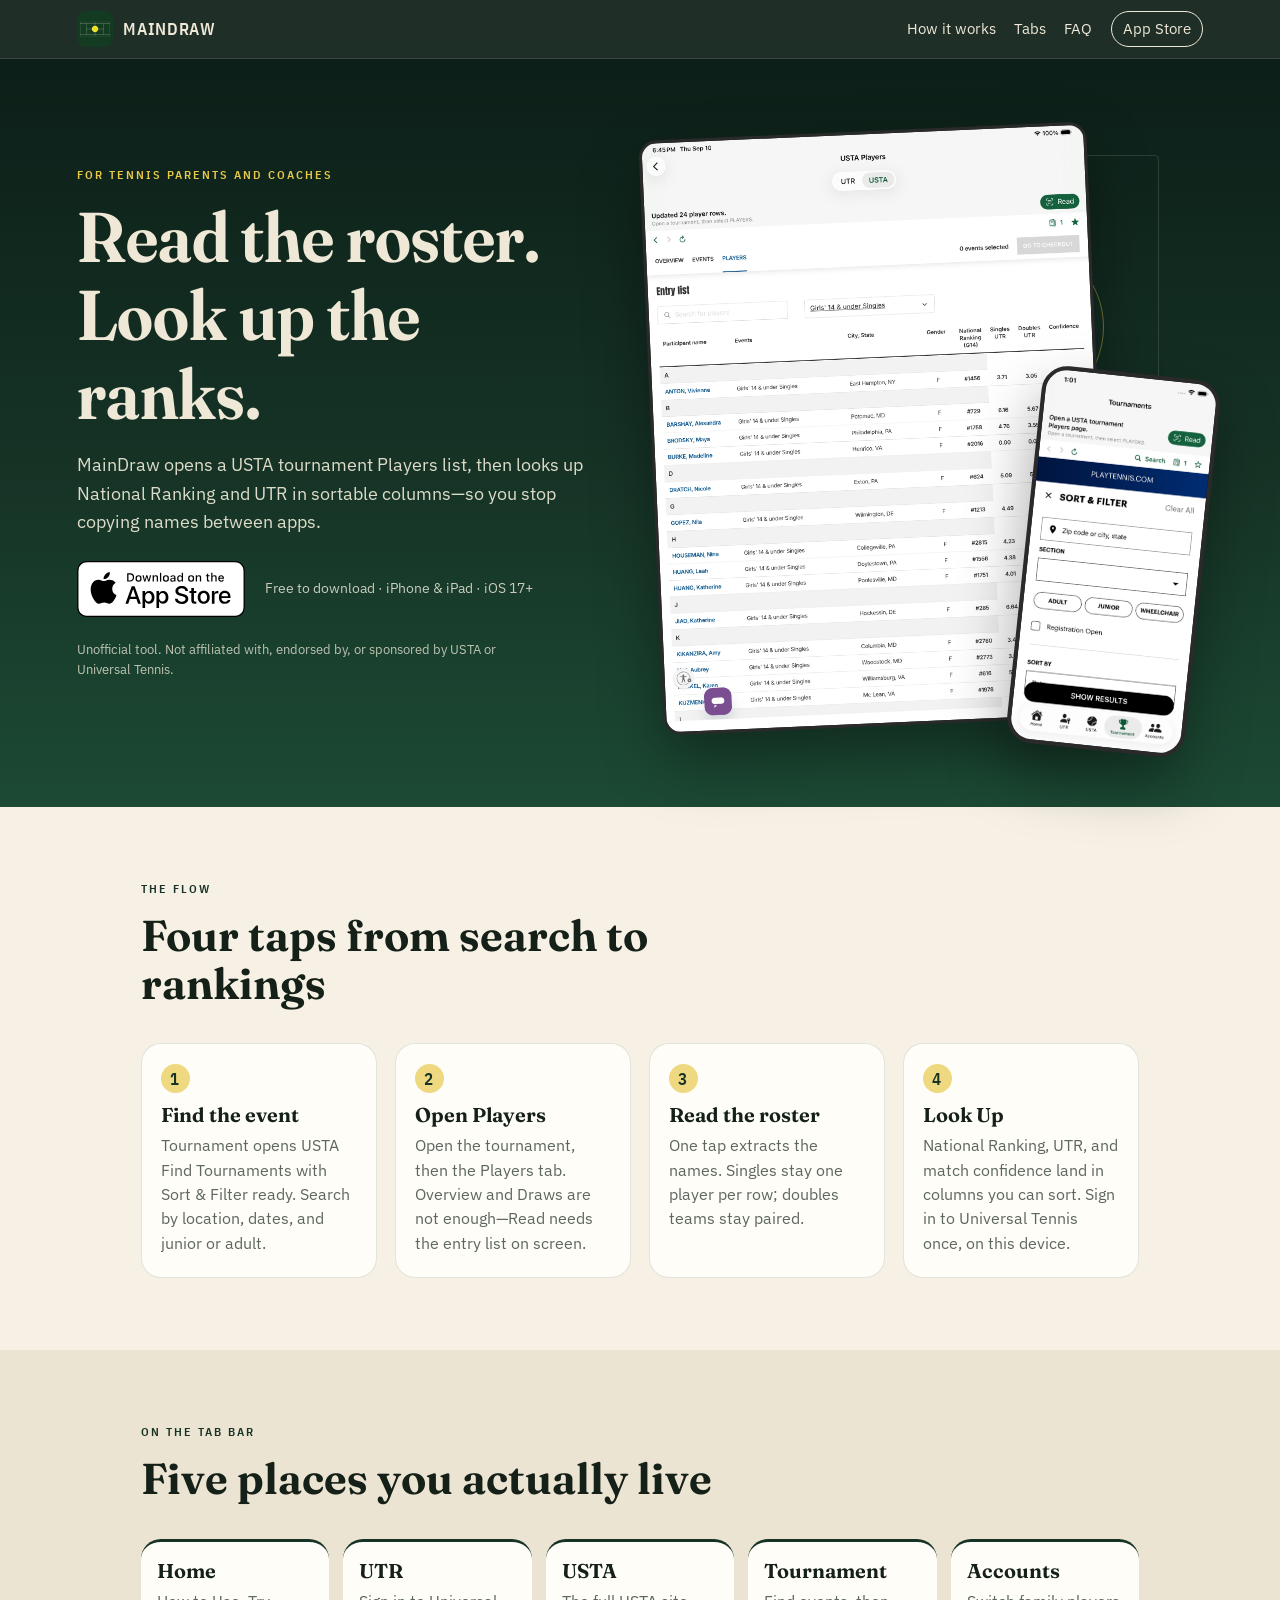
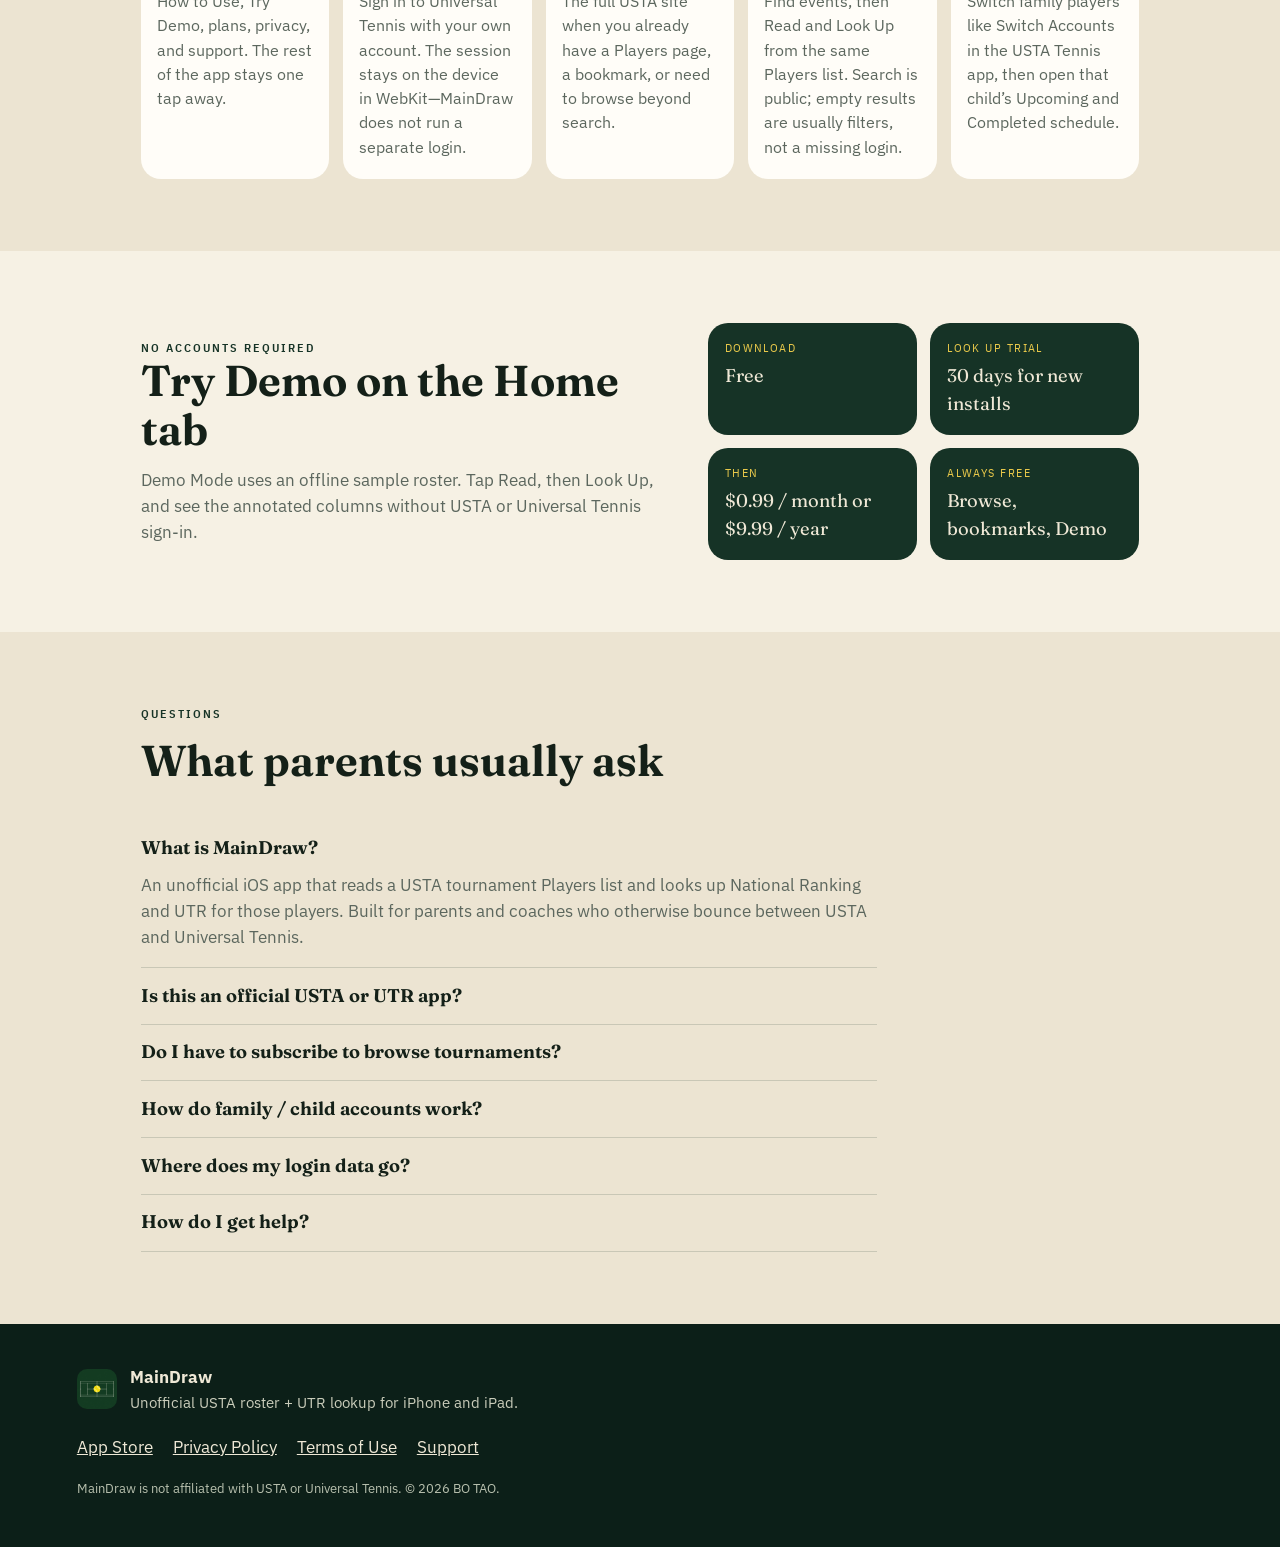
==== maindraw/index.html @ 1f089c98 "Publish MainDraw landing page." ====
<!DOCTYPE html>
<html lang="en">
<head>
  <meta charset="utf-8">
  <meta name="viewport" content="width=device-width, initial-scale=1">
  <title>MainDraw — USTA roster, National Ranking, and UTR lookup</title>
  <meta name="description" content="MainDraw is an unofficial iOS app for tennis parents and coaches. Open a USTA tournament Players list, then look up National Ranking and UTR in sortable columns. 30 days of free Look Up for new installs.">
  <meta name="apple-itunes-app" content="app-id=6810411828">
  <link rel="canonical" href="https://vibecodingisfun.github.io/maindraw/">
  <link rel="icon" href="assets/icon.png" type="image/png">

  <meta property="og:type" content="website">
  <meta property="og:title" content="MainDraw — USTA roster + UTR lookup">
  <meta property="og:description" content="Read a USTA tournament Players list and look up National Ranking and UTR without copying names between apps.">
  <meta property="og:url" content="https://vibecodingisfun.github.io/maindraw/">
  <meta property="og:image" content="https://vibecodingisfun.github.io/maindraw/assets/roster.jpg">
  <meta name="twitter:card" content="summary_large_image">

  <link rel="preconnect" href="https://fonts.googleapis.com">
  <link rel="preconnect" href="https://fonts.gstatic.com" crossorigin>
  <link href="https://fonts.googleapis.com/css2?family=Fraunces:opsz,wght@9..144,500;9..144,650;9..144,800&family=IBM+Plex+Sans:wght@400;500;600&family=IBM+Plex+Sans+Condensed:wght@500;600&display=swap" rel="stylesheet">
  <link rel="stylesheet" href="styles.css">

  <script type="application/ld+json">
  {
    "@context": "https://schema.org",
    "@graph": [
      {
        "@type": "SoftwareApplication",
        "name": "MainDraw",
        "url": "https://vibecodingisfun.github.io/maindraw/",
        "applicationCategory": "SportsApplication",
        "operatingSystem": "iOS 17",
        "downloadUrl": "https://apps.apple.com/us/app/maindraw/id6810411828",
        "installUrl": "https://apps.apple.com/us/app/maindraw/id6810411828",
        "image": "https://vibecodingisfun.github.io/maindraw/assets/icon.png",
        "description": "Unofficial iOS tool that reads a USTA tournament Players list and looks up National Ranking and UTR. Sign in with your own USTA and Universal Tennis accounts. Not affiliated with USTA or Universal Tennis.",
        "author": { "@type": "Person", "name": "BO TAO" },
        "offers": {
          "@type": "AggregateOffer",
          "lowPrice": "0",
          "highPrice": "9.99",
          "priceCurrency": "USD",
          "offerCount": "3"
        }
      },
      {
        "@type": "FAQPage",
        "mainEntity": [
          {
            "@type": "Question",
            "name": "What is MainDraw?",
            "acceptedAnswer": {
              "@type": "Answer",
              "text": "MainDraw is an unofficial iOS app for tennis parents and coaches. It opens USTA tournament pages, reads the Players list, and looks up National Ranking and UTR so you do not have to copy names between apps."
            }
          },
          {
            "@type": "Question",
            "name": "Is MainDraw affiliated with USTA or Universal Tennis?",
            "acceptedAnswer": {
              "@type": "Answer",
              "text": "No. MainDraw is an unofficial tool. It is not affiliated with, endorsed by, or sponsored by USTA or Universal Tennis. You use your own accounts and must follow their terms."
            }
          },
          {
            "@type": "Question",
            "name": "Do I need USTA and UTR accounts?",
            "acceptedAnswer": {
              "@type": "Answer",
              "text": "Live Look Up uses your own Universal Tennis sign-in. Opening USTA pages and family schedules uses your USTA session. Browsing, bookmarks, and Demo Mode work without a MainDraw subscription. Demo Mode uses an offline sample roster and needs no accounts."
            }
          },
          {
            "@type": "Question",
            "name": "How does Look Up work?",
            "acceptedAnswer": {
              "@type": "Answer",
              "text": "Open a tournament Players list, tap Read to extract the roster, then tap Look Up. MainDraw annotates each player with National Ranking, UTR, and a match-confidence score in sortable columns. Session cookies stay on your device."
            }
          },
          {
            "@type": "Question",
            "name": "Can I see a child’s USTA schedule?",
            "acceptedAnswer": {
              "@type": "Answer",
              "text": "Yes. The Accounts tab switches family players the way Switch Accounts works in the USTA Tennis app, then opens that player’s Upcoming and Completed schedule. From there you can open a tournament, go to Players, and run Read and Look Up."
            }
          },
          {
            "@type": "Question",
            "name": "How much does MainDraw cost?",
            "acceptedAnswer": {
              "@type": "Answer",
              "text": "MainDraw is free to download. New installs include 30 days of free Look Up. After the trial, Look Up is $0.99 per month or $9.99 per year through Apple. Browsing USTA and UTR pages, bookmarks, and Demo Mode stay available without a subscription."
            }
          }
        ]
      }
    ]
  }
  </script>
</head>
<body>
  <a class="skip" href="#main">Skip to content</a>

  <header class="nav">
    <a class="brand" href="#top">
      <img src="assets/icon.png" width="36" height="36" alt="">
      <span>MainDraw</span>
    </a>
    <nav>
      <a href="#how">How it works</a>
      <a href="#tabs">Tabs</a>
      <a href="#faq">FAQ</a>
      <a class="nav-cta" href="https://apps.apple.com/us/app/maindraw/id6810411828">App Store</a>
    </nav>
  </header>

  <main id="main">
    <section class="hero" id="top">
      <div class="hero-copy">
        <p class="eyebrow">For tennis parents and coaches</p>
        <h1>Read the roster.<br>Look up the ranks.</h1>
        <p class="lede">
          MainDraw opens a USTA tournament Players list, then looks up
          National Ranking and UTR in sortable columns—so you stop copying
          names between apps.
        </p>
        <div class="cta-row">
          <a class="store-badge" href="https://apps.apple.com/us/app/maindraw/id6810411828">
            <img src="assets/app-store-badge-white.svg" width="168" height="56" alt="Download on the App Store">
          </a>
          <p class="cta-note">Free to download · iPhone &amp; iPad · iOS 17+</p>
        </div>
        <p class="disclaimer">
          Unofficial tool. Not affiliated with, endorsed by, or sponsored by
          USTA or Universal Tennis.
        </p>
      </div>

      <div class="hero-stage" aria-hidden="false">
        <figure class="device tablet">
          <img src="assets/roster.jpg" width="800" height="1066" alt="USTA Players list annotated with National Ranking, singles UTR, doubles UTR, and match confidence">
        </figure>
        <figure class="device phone">
          <img src="assets/tournament.jpg" width="320" height="692" alt="Tournament tab showing USTA Find Tournaments Sort and Filter">
        </figure>
      </div>
    </section>

    <section class="band" id="how">
      <header class="section-head">
        <p class="eyebrow">The flow</p>
        <h2>Four taps from search to rankings</h2>
      </header>
      <ol class="draw">
        <li>
          <span class="seed">1</span>
          <h3>Find the event</h3>
          <p>Tournament opens USTA Find Tournaments with Sort &amp; Filter ready. Search by location, dates, and junior or adult.</p>
        </li>
        <li>
          <span class="seed">2</span>
          <h3>Open Players</h3>
          <p>Open the tournament, then the Players tab. Overview and Draws are not enough—Read needs the entry list on screen.</p>
        </li>
        <li>
          <span class="seed">3</span>
          <h3>Read the roster</h3>
          <p>One tap extracts the names. Singles stay one player per row; doubles teams stay paired.</p>
        </li>
        <li>
          <span class="seed">4</span>
          <h3>Look Up</h3>
          <p>National Ranking, UTR, and match confidence land in columns you can sort. Sign in to Universal Tennis once, on this device.</p>
        </li>
      </ol>
    </section>

    <section class="band alt" id="tabs">
      <header class="section-head">
        <p class="eyebrow">On the tab bar</p>
        <h2>Five places you actually live</h2>
      </header>
      <ul class="tabs">
        <li>
          <h3>Home</h3>
          <p>How to Use, Try Demo, plans, privacy, and support. The rest of the app stays one tap away.</p>
        </li>
        <li>
          <h3>UTR</h3>
          <p>Sign in to Universal Tennis with your own account. The session stays on the device in WebKit—MainDraw does not run a separate login.</p>
        </li>
        <li>
          <h3>USTA</h3>
          <p>The full USTA site when you already have a Players page, a bookmark, or need to browse beyond search.</p>
        </li>
        <li>
          <h3>Tournament</h3>
          <p>Find events, then Read and Look Up from the same Players list. Search is public; empty results are usually filters, not a missing login.</p>
        </li>
        <li>
          <h3>Accounts</h3>
          <p>Switch family players like Switch Accounts in the USTA Tennis app, then open that child’s Upcoming and Completed schedule.</p>
        </li>
      </ul>
    </section>

    <section class="band" id="try">
      <div class="split">
        <div>
          <p class="eyebrow">No accounts required</p>
          <h2>Try Demo on the Home tab</h2>
          <p>
            Demo Mode uses an offline sample roster. Tap Read, then Look Up,
            and see the annotated columns without USTA or Universal Tennis
            sign-in.
          </p>
        </div>
        <dl class="price">
          <div>
            <dt>Download</dt>
            <dd>Free</dd>
          </div>
          <div>
            <dt>Look Up trial</dt>
            <dd>30 days for new installs</dd>
          </div>
          <div>
            <dt>Then</dt>
            <dd>$0.99 / month or $9.99 / year</dd>
          </div>
          <div>
            <dt>Always free</dt>
            <dd>Browse, bookmarks, Demo</dd>
          </div>
        </dl>
      </div>
    </section>

    <section class="band alt" id="faq">
      <header class="section-head">
        <p class="eyebrow">Questions</p>
        <h2>What parents usually ask</h2>
      </header>
      <div class="faq">
        <details open>
          <summary>What is MainDraw?</summary>
          <p>An unofficial iOS app that reads a USTA tournament Players list and looks up National Ranking and UTR for those players. Built for parents and coaches who otherwise bounce between USTA and Universal Tennis.</p>
        </details>
        <details>
          <summary>Is this an official USTA or UTR app?</summary>
          <p>No. MainDraw is not affiliated with, endorsed by, or sponsored by USTA or Universal Tennis. You use your own accounts and are responsible for following their terms.</p>
        </details>
        <details>
          <summary>Do I have to subscribe to browse tournaments?</summary>
          <p>No. Browsing USTA and UTR pages, bookmarks, and Demo Mode stay available without a subscription. Look Up is free for 30 days after a new install, then needs a monthly or yearly plan through Apple.</p>
        </details>
        <details>
          <summary>How do family / child accounts work?</summary>
          <p>Sign in as the parent on the Accounts tab, pick a child, and MainDraw opens that player’s Upcoming and Completed schedule. From a tournament, open Players, then Read and Look Up—the same flow as the USTA tab.</p>
        </details>
        <details>
          <summary>Where does my login data go?</summary>
          <p>USTA and Universal Tennis session cookies stay on your device. MainDraw does not operate its own user accounts or upload those sessions to a MainDraw server. Look Up calls those services directly from the phone. See the <a href="https://vibecodingisfun.github.io/maindraw_privacy/">privacy policy</a>.</p>
        </details>
        <details>
          <summary>How do I get help?</summary>
          <p>Email <a href="mailto:taobo2000@gmail.com">taobo2000@gmail.com</a>. Manage or cancel a subscription in iOS Settings → Apple ID → Subscriptions.</p>
        </details>
      </div>
    </section>
  </main>

  <footer class="foot">
    <div class="foot-brand">
      <img src="assets/icon.png" width="40" height="40" alt="">
      <div>
        <strong>MainDraw</strong>
        <p>Unofficial USTA roster + UTR lookup for iPhone and iPad.</p>
      </div>
    </div>
    <ul>
      <li><a href="https://apps.apple.com/us/app/maindraw/id6810411828">App Store</a></li>
      <li><a href="https://vibecodingisfun.github.io/maindraw_privacy/">Privacy Policy</a></li>
      <li><a href="https://www.apple.com/legal/internet-services/itunes/dev/stdeula/">Terms of Use</a></li>
      <li><a href="mailto:taobo2000@gmail.com">Support</a></li>
    </ul>
    <p class="fine">
      MainDraw is not affiliated with USTA or Universal Tennis.
      © 2026 BO TAO.
    </p>
  </footer>
</body>
</html>
---- maindraw/styles.css ----
:root {
  --court: #163326;
  --court-deep: #0c1f18;
  --line: #efe8d6;
  --line-dim: rgba(239, 232, 214, 0.14);
  --ball: #e8c84a;
  --ink: #142018;
  --muted: #5c675e;
  --paper: #f6f1e4;
  --paper-2: #ece4d2;
  --card: #fffdf8;
  --radius: 1.25rem;
  --max: 72rem;
  --serif: "Fraunces", "Iowan Old Style", "Palatino Linotype", serif;
  --sans: "IBM Plex Sans", "Segoe UI", sans-serif;
  --cond: "IBM Plex Sans Condensed", "IBM Plex Sans", sans-serif;
}

*,
*::before,
*::after { box-sizing: border-box; }

html { scroll-behavior: smooth; }

body {
  margin: 0;
  color: var(--ink);
  background: var(--paper);
  font-family: var(--sans);
  font-size: 1.05rem;
  line-height: 1.55;
}

img { max-width: 100%; height: auto; display: block; }

a { color: var(--court); }

.skip {
  position: absolute;
  left: 0.75rem;
  top: -3rem;
  background: var(--ball);
  color: var(--ink);
  padding: 0.5rem 0.75rem;
  z-index: 20;
}
.skip:focus { top: 0.75rem; }

.nav {
  position: sticky;
  top: 0;
  z-index: 10;
  display: flex;
  align-items: center;
  justify-content: space-between;
  gap: 1rem;
  padding: 0.7rem 6vw;
  background: color-mix(in srgb, var(--court-deep) 92%, transparent);
  backdrop-filter: blur(12px);
  border-bottom: 1px solid var(--line-dim);
}

.brand {
  display: flex;
  align-items: center;
  gap: 0.65rem;
  color: var(--line);
  text-decoration: none;
  font-family: var(--cond);
  font-weight: 600;
  letter-spacing: 0.04em;
  text-transform: uppercase;
}

.brand img {
  width: 36px;
  height: 36px;
  border-radius: 9px;
}

.nav nav {
  display: flex;
  align-items: center;
  gap: 1.15rem;
}

.nav nav a {
  color: var(--line);
  text-decoration: none;
  font-size: 0.92rem;
}

.nav-cta {
  border: 1px solid var(--line);
  padding: 0.35rem 0.7rem;
  border-radius: 999px;
}

.hero {
  display: grid;
  grid-template-columns: minmax(0, 1fr) minmax(0, 1.05fr);
  gap: 3rem;
  align-items: center;
  padding: 4.5rem 6vw 5rem;
  background:
    linear-gradient(180deg, var(--court-deep), var(--court) 55%, #1c4a34);
  color: var(--line);
  position: relative;
}

.hero-copy { position: relative; z-index: 1; max-width: 36rem; }

.eyebrow {
  font-family: var(--cond);
  font-weight: 600;
  letter-spacing: 0.16em;
  text-transform: uppercase;
  font-size: 0.78rem;
  color: var(--ball);
  margin: 0 0 0.85rem;
}

h1, h2, h3 { font-family: var(--serif); font-weight: 650; line-height: 1.12; }

h1 {
  font-size: clamp(2.6rem, 6vw, 4.4rem);
  font-variation-settings: "opsz" 96, "SOFT" 40, "WONK" 1;
  margin: 0 0 1rem;
}

.lede {
  font-size: 1.15rem;
  color: color-mix(in srgb, var(--line) 82%, #8aa48f);
  margin: 0 0 1.6rem;
}

.cta-row {
  display: flex;
  flex-wrap: wrap;
  align-items: center;
  gap: 1rem 1.25rem;
  margin-bottom: 1.4rem;
}

.store-badge img { width: 168px; height: 56px; }

.cta-note {
  margin: 0;
  font-size: 0.88rem;
  color: color-mix(in srgb, var(--line) 70%, #6f8a78);
}

.disclaimer {
  font-size: 0.82rem;
  color: color-mix(in srgb, var(--line) 62%, #6f8a78);
  max-width: 28rem;
}

.hero-stage {
  position: relative;
  min-height: 34rem;
  z-index: 1;
}

.hero-stage::before,
.hero-stage::after {
  content: "";
  position: absolute;
  pointer-events: none;
  z-index: 0;
}

.hero-stage::before {
  inset: 4% 8% auto auto;
  width: min(70%, 22rem);
  height: min(70%, 22rem);
  border: 1px solid var(--line-dim);
  border-radius: 4px;
}

.hero-stage::after {
  inset: 18% 18% auto auto;
  width: min(38%, 11rem);
  height: min(38%, 11rem);
  border: 1px solid color-mix(in srgb, var(--ball) 45%, transparent);
  border-radius: 50%;
}

.device {
  margin: 0;
  background: #0a1611;
  border: 3px solid #2a2a2a;
  box-shadow: 0 28px 60px rgba(0, 0, 0, 0.35);
  overflow: hidden;
  position: relative;
  z-index: 1;
}

.device.tablet {
  width: min(100%, 28rem);
  border-radius: 1.1rem;
  transform: rotate(-2.5deg);
}

.device.phone {
  position: absolute;
  right: 0;
  bottom: -1.5rem;
  width: 11.2rem;
  border-radius: 1.6rem;
  transform: rotate(6deg);
  border-width: 4px;
}

.device img { width: 100%; }

.band {
  padding: 4.5rem 6vw;
  max-width: var(--max);
  margin: 0 auto;
}

.band.alt {
  max-width: none;
  background: var(--paper-2);
  padding-left: max(6vw, calc((100vw - var(--max)) / 2 + 6vw));
  padding-right: max(6vw, calc((100vw - var(--max)) / 2 + 6vw));
}

.section-head { margin-bottom: 2.2rem; max-width: 36rem; }
.section-head .eyebrow { color: var(--court); }
.section-head h2 { font-size: clamp(1.9rem, 3.5vw, 2.7rem); margin: 0; }

.draw {
  list-style: none;
  display: grid;
  grid-template-columns: repeat(4, minmax(0, 1fr));
  gap: 1.1rem;
  padding: 0;
  margin: 0;
}

.draw li {
  background: var(--card);
  border: 1px solid color-mix(in srgb, var(--court) 12%, transparent);
  border-radius: var(--radius);
  padding: 1.25rem 1.2rem 1.4rem;
  position: relative;
}

.seed {
  font-family: var(--cond);
  font-weight: 600;
  letter-spacing: 0.08em;
  color: var(--court);
  background: color-mix(in srgb, var(--ball) 70%, white);
  display: inline-flex;
  width: 1.8rem;
  height: 1.8rem;
  align-items: center;
  justify-content: center;
  border-radius: 999px;
  margin-bottom: 0.7rem;
}

.draw h3, .tabs h3 { margin: 0 0 0.4rem; font-size: 1.25rem; }
.draw p, .tabs p { margin: 0; color: var(--muted); font-size: 0.98rem; }

.tabs {
  list-style: none;
  display: grid;
  grid-template-columns: repeat(auto-fit, minmax(11.5rem, 1fr));
  gap: 0.9rem;
  padding: 0;
  margin: 0;
}

.tabs li {
  background: var(--card);
  padding: 1.15rem 1rem 1.25rem;
  border-radius: var(--radius);
  border-top: 3px solid var(--court);
}

.split {
  display: grid;
  grid-template-columns: 1.1fr 0.9fr;
  gap: 2.5rem;
  align-items: center;
}

.split h2 { font-size: clamp(1.9rem, 3.5vw, 2.7rem); margin: 0 0 0.8rem; }
.split .eyebrow { color: var(--court); }
.split p { color: var(--muted); margin: 0; }

.price {
  display: grid;
  grid-template-columns: 1fr 1fr;
  gap: 0.85rem;
  margin: 0;
}

.price div {
  background: var(--court);
  color: var(--line);
  border-radius: var(--radius);
  padding: 1rem 1.05rem;
}

.price dt {
  font-family: var(--cond);
  font-size: 0.75rem;
  letter-spacing: 0.12em;
  text-transform: uppercase;
  color: var(--ball);
  margin-bottom: 0.25rem;
}

.price dd { margin: 0; font-family: var(--serif); font-size: 1.15rem; }

.faq { max-width: 46rem; }

details {
  border-bottom: 1px solid color-mix(in srgb, var(--court) 16%, transparent);
  padding: 0.85rem 0;
}

summary {
  cursor: pointer;
  font-family: var(--serif);
  font-size: 1.15rem;
  font-weight: 650;
  list-style: none;
}

summary::-webkit-details-marker { display: none; }

details p {
  margin: 0.6rem 0 0.2rem;
  color: var(--muted);
}

.foot {
  background: var(--court-deep);
  color: var(--line);
  padding: 2.5rem 6vw 3rem;
}

.foot-brand {
  display: flex;
  gap: 0.85rem;
  align-items: center;
  margin-bottom: 1.2rem;
}

.foot-brand img { border-radius: 10px; }
.foot-brand p { margin: 0.15rem 0 0; color: color-mix(in srgb, var(--line) 70%, #6f8a78); font-size: 0.92rem; }

.foot ul {
  display: flex;
  flex-wrap: wrap;
  gap: 0.4rem 1.25rem;
  list-style: none;
  padding: 0;
  margin: 0 0 1.2rem;
}

.foot a { color: var(--line); }

.fine {
  margin: 0;
  font-size: 0.8rem;
  color: color-mix(in srgb, var(--line) 58%, #6f8a78);
}

@media (max-width: 960px) {
  .hero { grid-template-columns: 1fr; padding-bottom: 3.5rem; }
  .hero-stage {
    min-height: 0;
    display: flex;
    justify-content: center;
    align-items: flex-end;
    padding: 0 1rem 0.5rem 0;
  }
  .hero-stage::before,
  .hero-stage::after { display: none; }
  .device.tablet {
    width: min(100%, 20rem);
    transform: rotate(-1.5deg);
  }
  .device.phone {
    position: relative;
    right: auto;
    bottom: auto;
    width: 9.2rem;
    margin-left: -2.5rem;
    transform: rotate(5deg);
  }
  .draw, .split { grid-template-columns: 1fr 1fr; }
  .cta-row { flex-direction: column; align-items: flex-start; }
}

@media (max-width: 640px) {
  .nav nav a:not(.nav-cta) { display: none; }
  .draw, .split, .price { grid-template-columns: 1fr; }
}

@media (prefers-reduced-motion: reduce) {
  html { scroll-behavior: auto; }
}
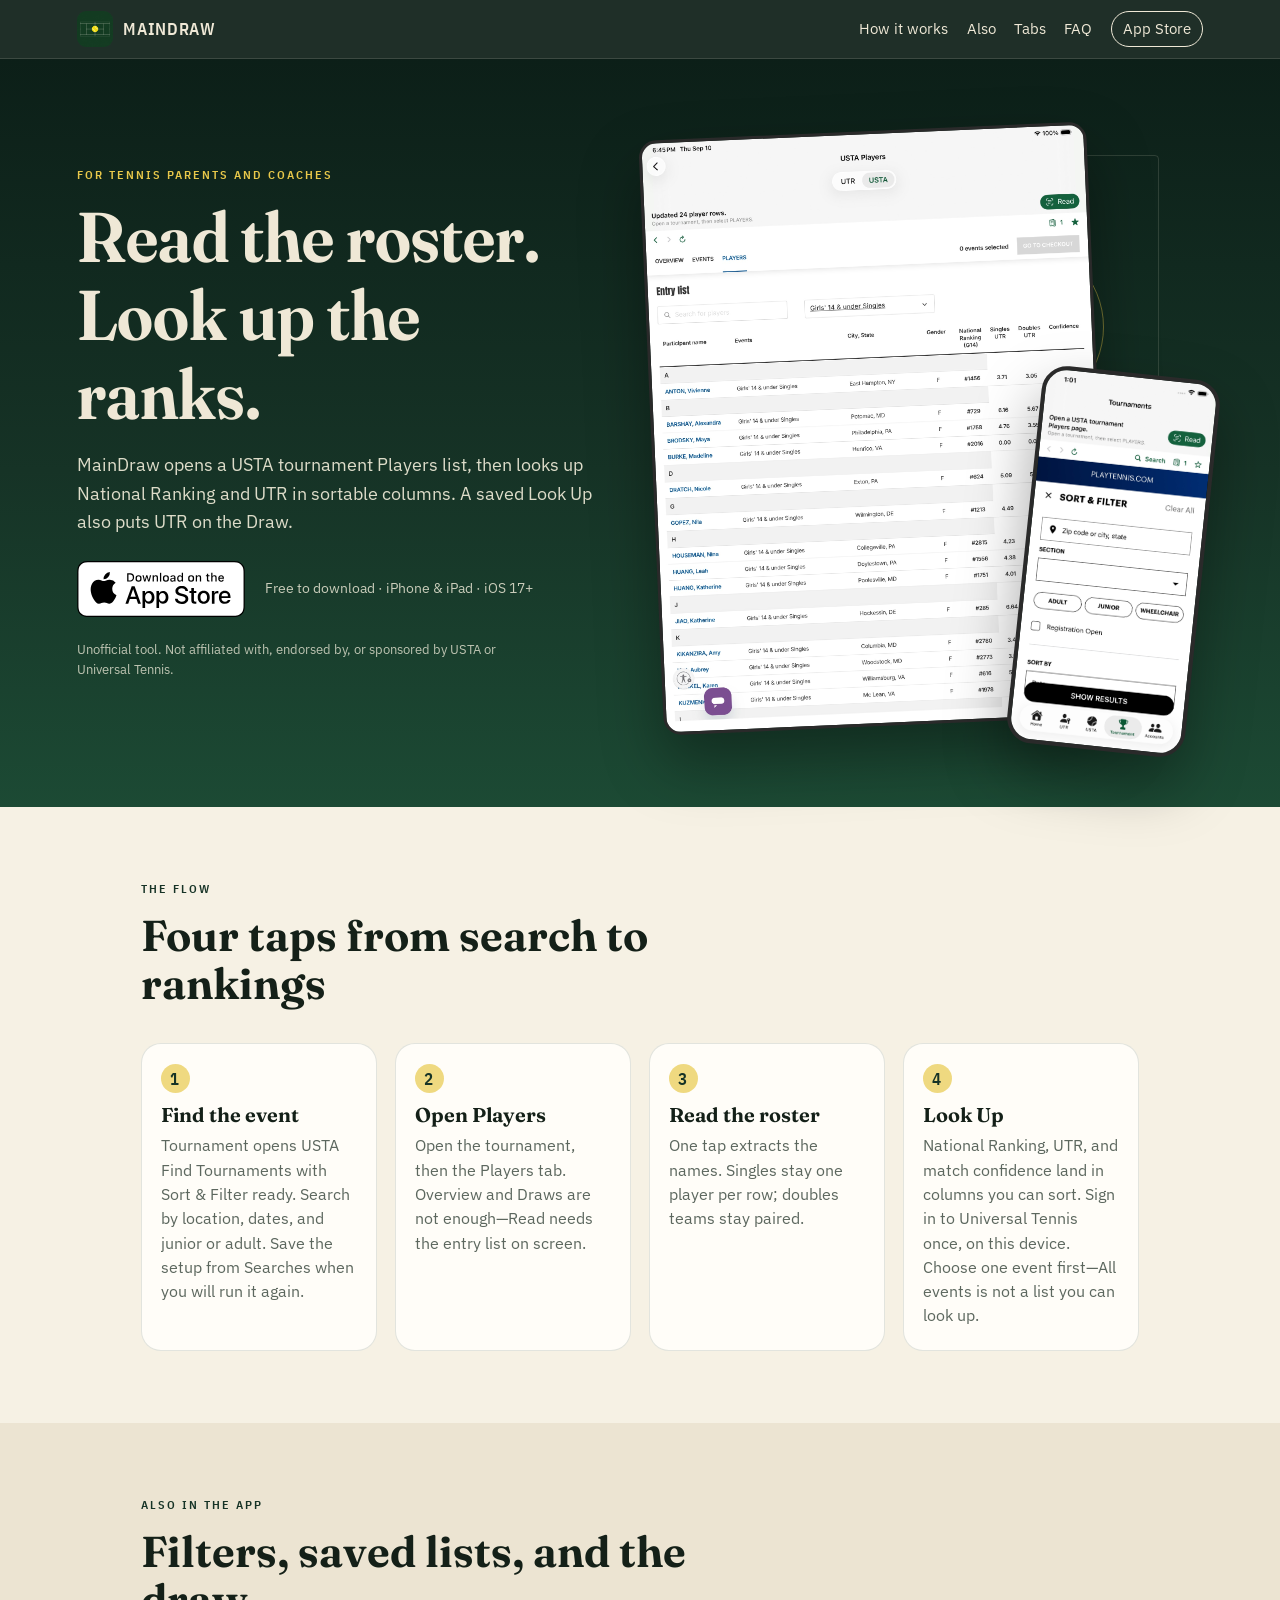
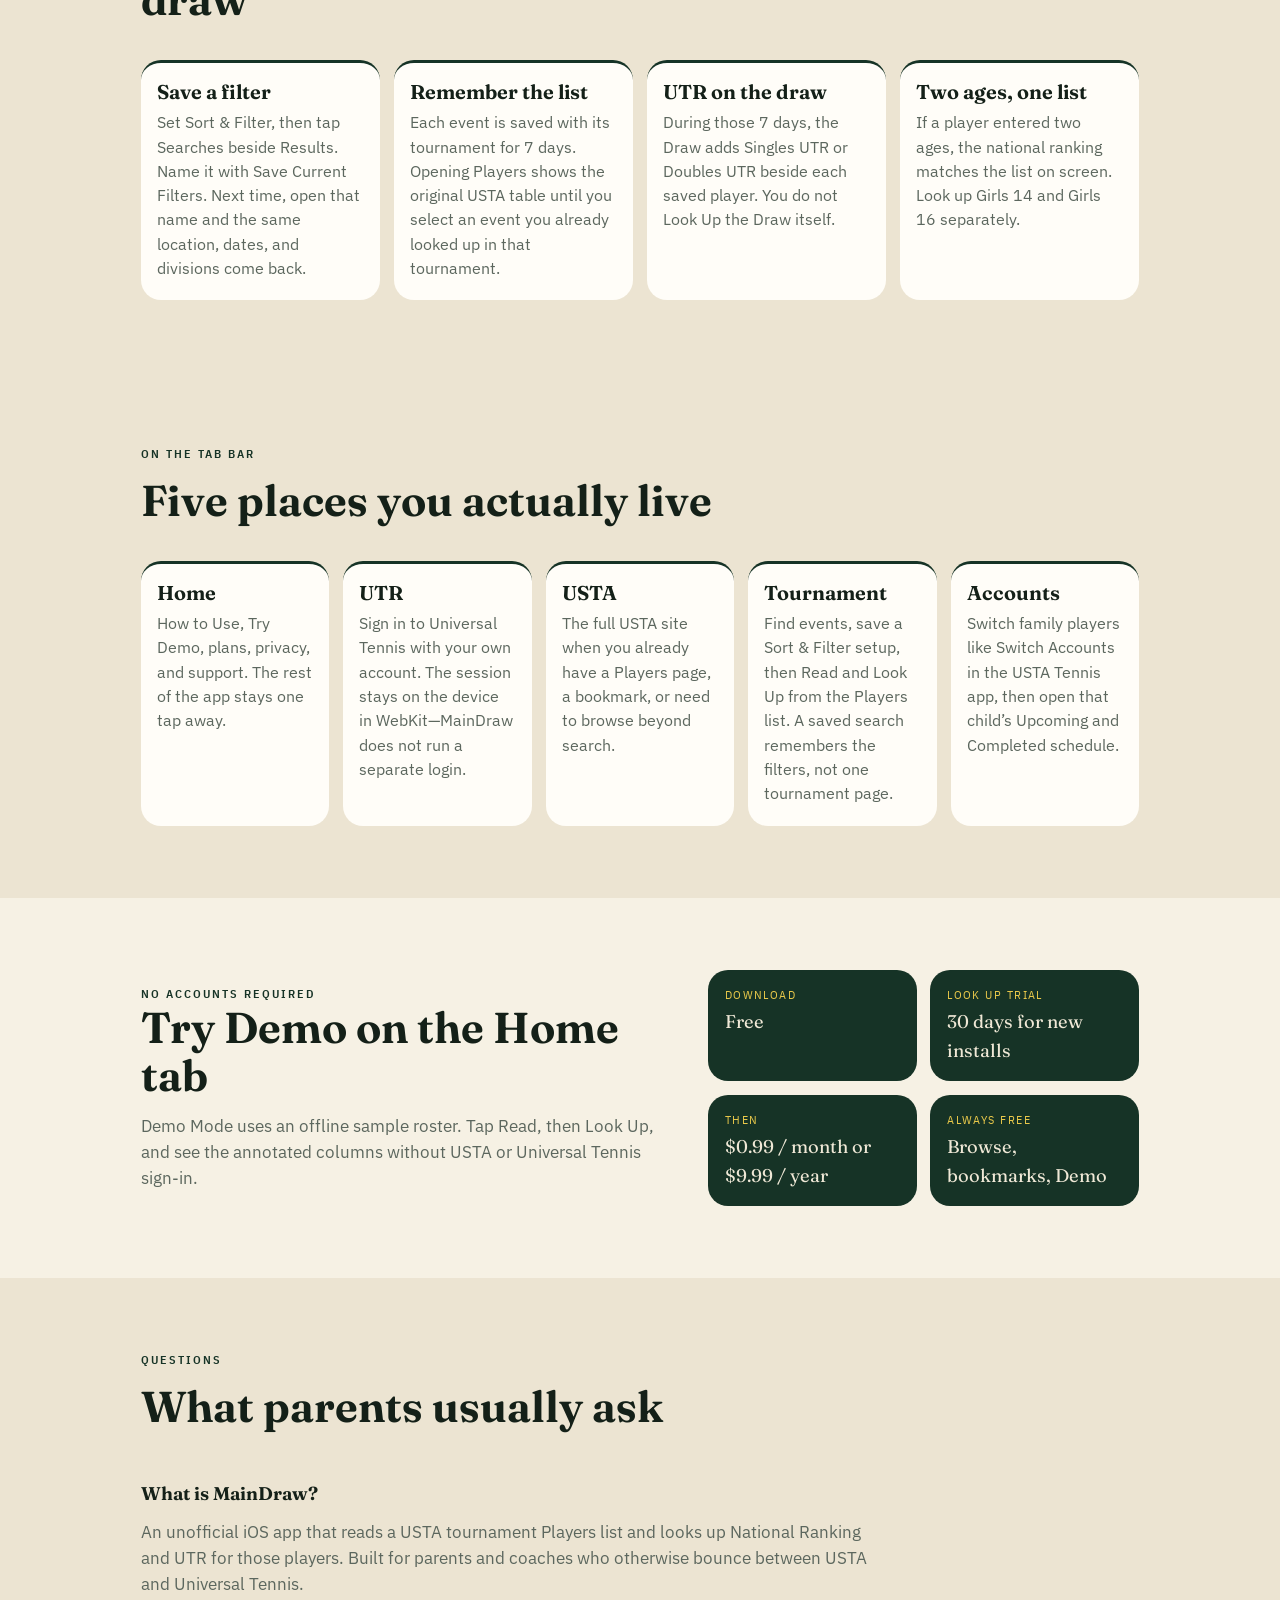
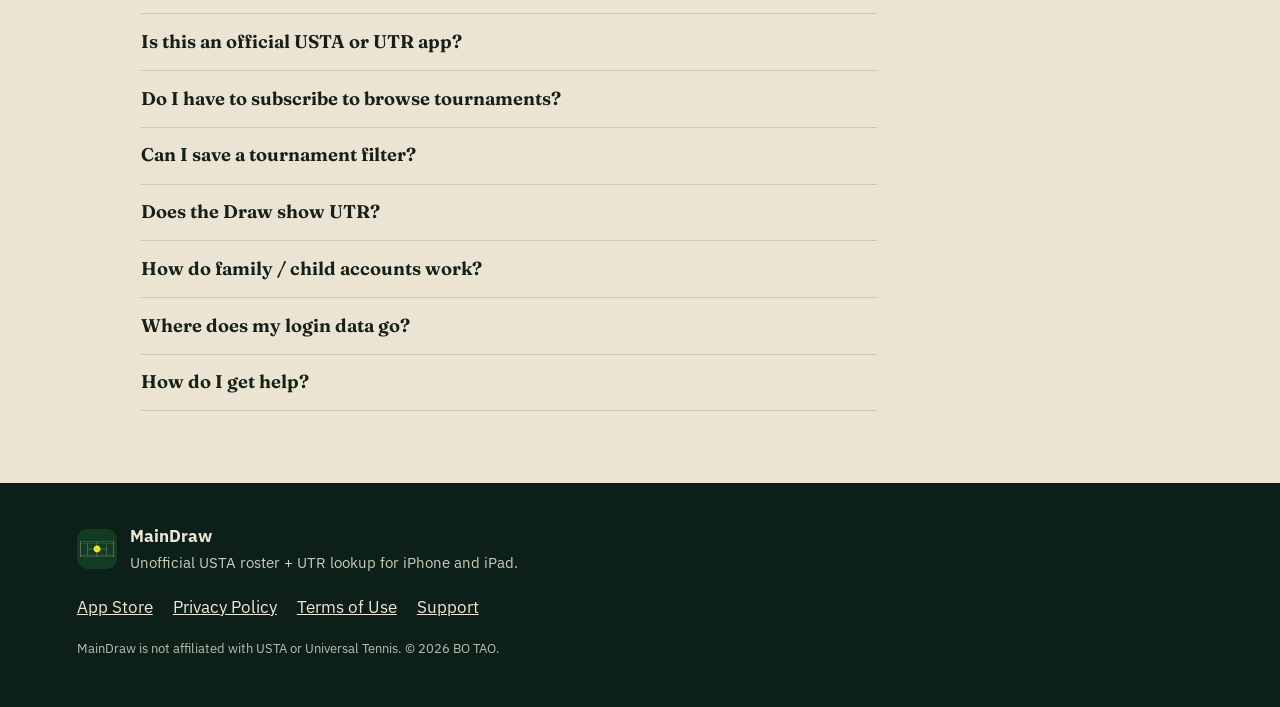
==== commit 05ebe38a: "Add saved filters, remembered lists, and draw UTR to the landing page." ====
--- a/maindraw/index.html
+++ b/maindraw/index.html
@@ -4,7 +4,7 @@
   <meta charset="utf-8">
   <meta name="viewport" content="width=device-width, initial-scale=1">
   <title>MainDraw — USTA roster, National Ranking, and UTR lookup</title>
-  <meta name="description" content="MainDraw is an unofficial iOS app for tennis parents and coaches. Open a USTA tournament Players list, then look up National Ranking and UTR in sortable columns. 30 days of free Look Up for new installs.">
+  <meta name="description" content="MainDraw is an unofficial iOS app for tennis parents and coaches. Save a tournament filter, look up National Ranking and UTR on a Players list, and see UTR on the Draw. 30 days of free Look Up for new installs.">
   <meta name="apple-itunes-app" content="app-id=6810411828">
   <link rel="canonical" href="https://vibecodingisfun.github.io/maindraw/">
   <link rel="icon" href="assets/icon.png" type="image/png">
@@ -34,7 +34,7 @@
         "downloadUrl": "https://apps.apple.com/us/app/maindraw/id6810411828",
         "installUrl": "https://apps.apple.com/us/app/maindraw/id6810411828",
         "image": "https://vibecodingisfun.github.io/maindraw/assets/icon.png",
-        "description": "Unofficial iOS tool that reads a USTA tournament Players list and looks up National Ranking and UTR. Sign in with your own USTA and Universal Tennis accounts. Not affiliated with USTA or Universal Tennis.",
+        "description": "Unofficial iOS tool that saves a USTA tournament filter, reads a Players list, looks up National Ranking and UTR, and shows UTR on the Draw. Sign in with your own USTA and Universal Tennis accounts. Not affiliated with USTA or Universal Tennis.",
         "author": { "@type": "Person", "name": "BO TAO" },
         "offers": {
           "@type": "AggregateOffer",
@@ -76,7 +76,23 @@
             "name": "How does Look Up work?",
             "acceptedAnswer": {
               "@type": "Answer",
-              "text": "Open a tournament Players list, tap Read to extract the roster, then tap Look Up. MainDraw annotates each player with National Ranking, UTR, and a match-confidence score in sortable columns. Session cookies stay on your device."
+              "text": "Open a tournament Players list, choose one event, tap Read, then tap Look Up. MainDraw annotates each player with National Ranking, UTR, and a match-confidence score in sortable columns. That event stays with the tournament for 7 days, and the Draw shows Singles or Doubles UTR beside each saved player. Session cookies stay on your device."
+            }
+          },
+          {
+            "@type": "Question",
+            "name": "Can I save a tournament filter?",
+            "acceptedAnswer": {
+              "@type": "Answer",
+              "text": "Yes. On the Tournament tab, set Sort & Filter, tap Searches beside Results, then Save Current Filters and name it. Opening that name later restores the same location, dates, and divisions. A saved search is the filter setup, not one tournament page."
+            }
+          },
+          {
+            "@type": "Question",
+            "name": "Does the Draw show UTR?",
+            "acceptedAnswer": {
+              "@type": "Answer",
+              "text": "After Look Up on a Players list, MainDraw keeps that event with the tournament for 7 days. During that time the Draw adds Singles UTR or Doubles UTR beside each saved player. You do not Look Up the Draw itself. If a player entered two ages, the national ranking matches the list on screen."
             }
           },
           {
@@ -111,6 +127,7 @@
     </a>
     <nav>
       <a href="#how">How it works</a>
+      <a href="#also">Also</a>
       <a href="#tabs">Tabs</a>
       <a href="#faq">FAQ</a>
       <a class="nav-cta" href="https://apps.apple.com/us/app/maindraw/id6810411828">App Store</a>
@@ -124,8 +141,8 @@
         <h1>Read the roster.<br>Look up the ranks.</h1>
         <p class="lede">
           MainDraw opens a USTA tournament Players list, then looks up
-          National Ranking and UTR in sortable columns—so you stop copying
-          names between apps.
+          National Ranking and UTR in sortable columns. A saved Look Up
+          also puts UTR on the Draw.
         </p>
         <div class="cta-row">
           <a class="store-badge" href="https://apps.apple.com/us/app/maindraw/id6810411828">
@@ -158,7 +175,7 @@
         <li>
           <span class="seed">1</span>
           <h3>Find the event</h3>
-          <p>Tournament opens USTA Find Tournaments with Sort &amp; Filter ready. Search by location, dates, and junior or adult.</p>
+          <p>Tournament opens USTA Find Tournaments with Sort &amp; Filter ready. Search by location, dates, and junior or adult. Save the setup from Searches when you will run it again.</p>
         </li>
         <li>
           <span class="seed">2</span>
@@ -173,9 +190,34 @@
         <li>
           <span class="seed">4</span>
           <h3>Look Up</h3>
-          <p>National Ranking, UTR, and match confidence land in columns you can sort. Sign in to Universal Tennis once, on this device.</p>
+          <p>National Ranking, UTR, and match confidence land in columns you can sort. Sign in to Universal Tennis once, on this device. Choose one event first—All events is not a list you can look up.</p>
         </li>
       </ol>
+    </section>
+
+    <section class="band alt" id="also">
+      <header class="section-head">
+        <p class="eyebrow">Also in the app</p>
+        <h2>Filters, saved lists, and the draw</h2>
+      </header>
+      <ul class="tabs">
+        <li>
+          <h3>Save a filter</h3>
+          <p>Set Sort &amp; Filter, then tap Searches beside Results. Name it with Save Current Filters. Next time, open that name and the same location, dates, and divisions come back.</p>
+        </li>
+        <li>
+          <h3>Remember the list</h3>
+          <p>Each event is saved with its tournament for 7 days. Opening Players shows the original USTA table until you select an event you already looked up in that tournament.</p>
+        </li>
+        <li>
+          <h3>UTR on the draw</h3>
+          <p>During those 7 days, the Draw adds Singles UTR or Doubles UTR beside each saved player. You do not Look Up the Draw itself.</p>
+        </li>
+        <li>
+          <h3>Two ages, one list</h3>
+          <p>If a player entered two ages, the national ranking matches the list on screen. Look up Girls 14 and Girls 16 separately.</p>
+        </li>
+      </ul>
     </section>
 
     <section class="band alt" id="tabs">
@@ -198,7 +240,7 @@
         </li>
         <li>
           <h3>Tournament</h3>
-          <p>Find events, then Read and Look Up from the same Players list. Search is public; empty results are usually filters, not a missing login.</p>
+          <p>Find events, save a Sort &amp; Filter setup, then Read and Look Up from the Players list. A saved search remembers the filters, not one tournament page.</p>
         </li>
         <li>
           <h3>Accounts</h3>
@@ -258,6 +300,14 @@
           <p>No. Browsing USTA and UTR pages, bookmarks, and Demo Mode stay available without a subscription. Look Up is free for 30 days after a new install, then needs a monthly or yearly plan through Apple.</p>
         </details>
         <details>
+          <summary>Can I save a tournament filter?</summary>
+          <p>Yes. On the Tournament tab, set location, dates, and the other filters, then tap Searches beside Results and Save Current Filters. Give it a name. Opening that name later fills Sort &amp; Filter again. Use Manage Saved Searches to rename, reorder, or delete one.</p>
+        </details>
+        <details>
+          <summary>Does the Draw show UTR?</summary>
+          <p>After Look Up on a Players list, that event stays with the tournament for 7 days. The Draw then shows Singles UTR or Doubles UTR beside each saved player. You do not run Look Up on the Draw. If a player entered two ages, the ranking matches the list you are viewing.</p>
+        </details>
+        <details>
           <summary>How do family / child accounts work?</summary>
           <p>Sign in as the parent on the Accounts tab, pick a child, and MainDraw opens that player’s Upcoming and Completed schedule. From a tournament, open Players, then Read and Look Up—the same flow as the USTA tab.</p>
         </details>
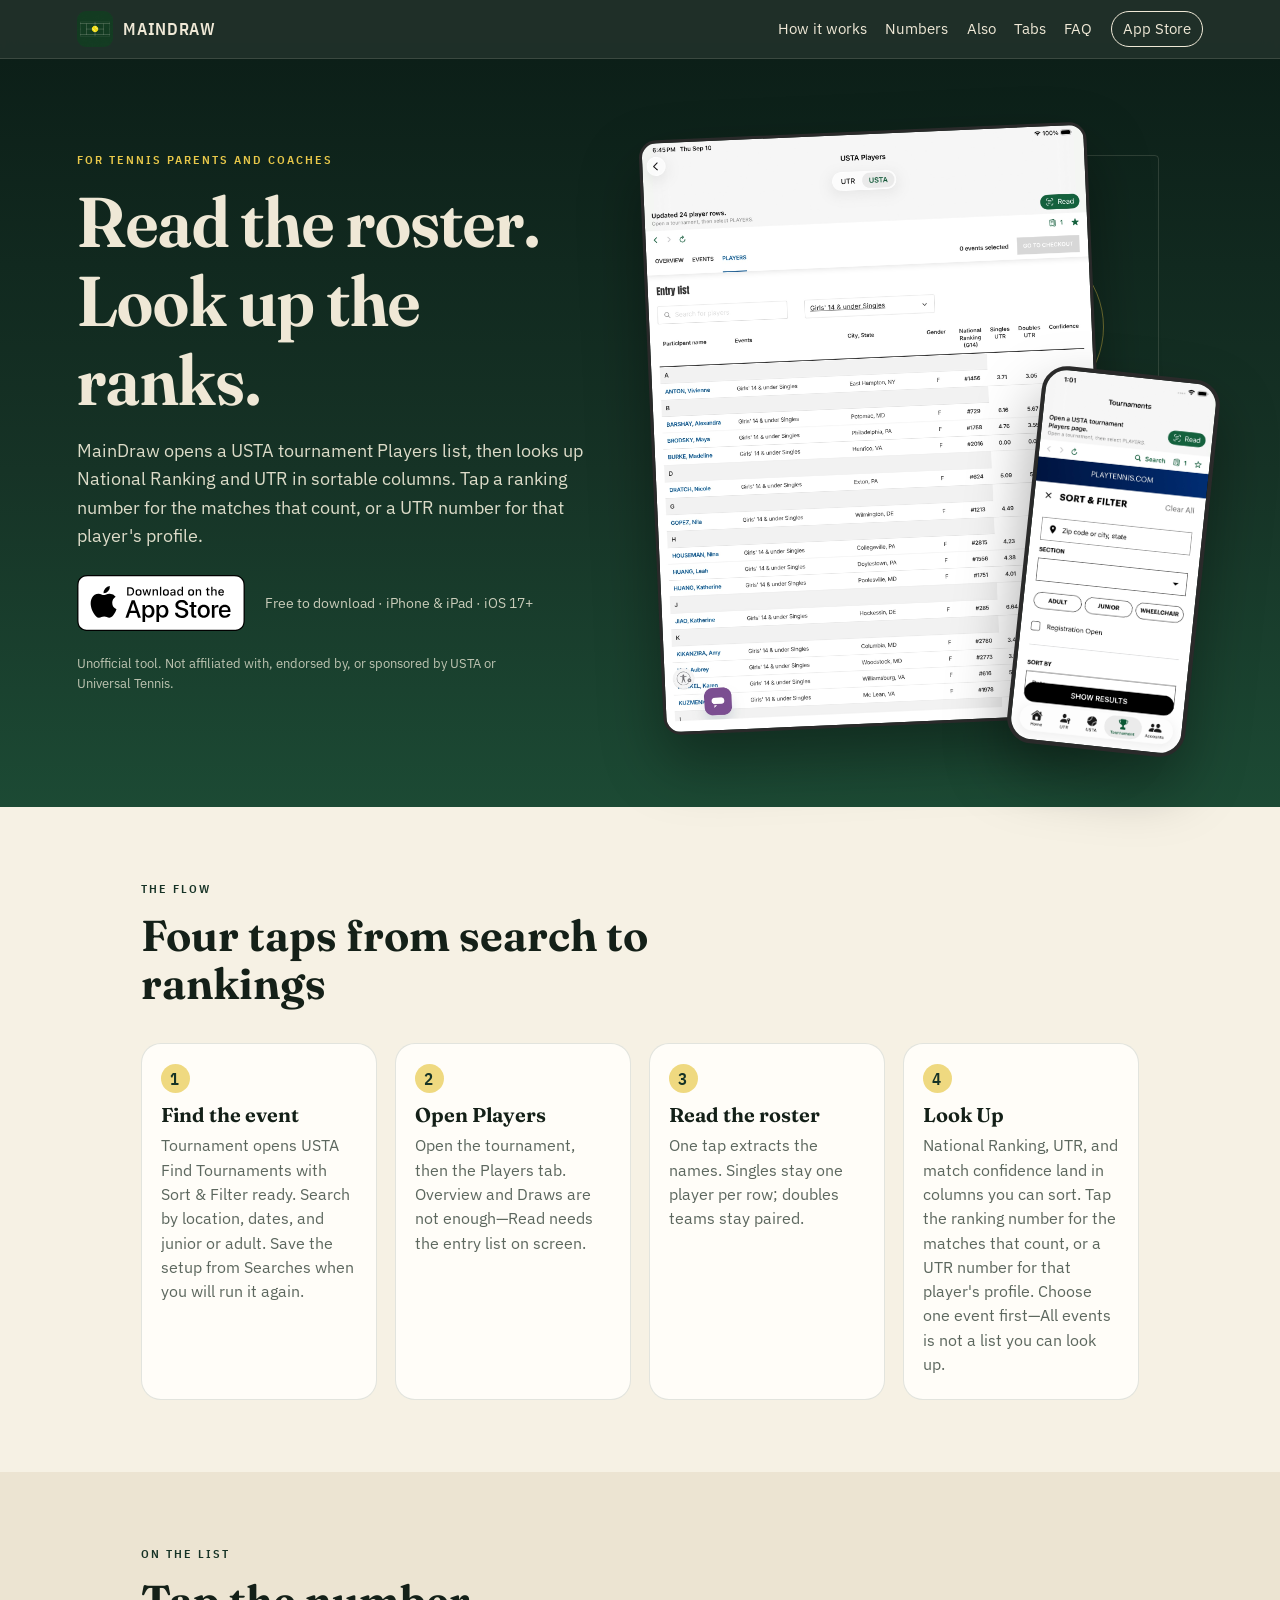
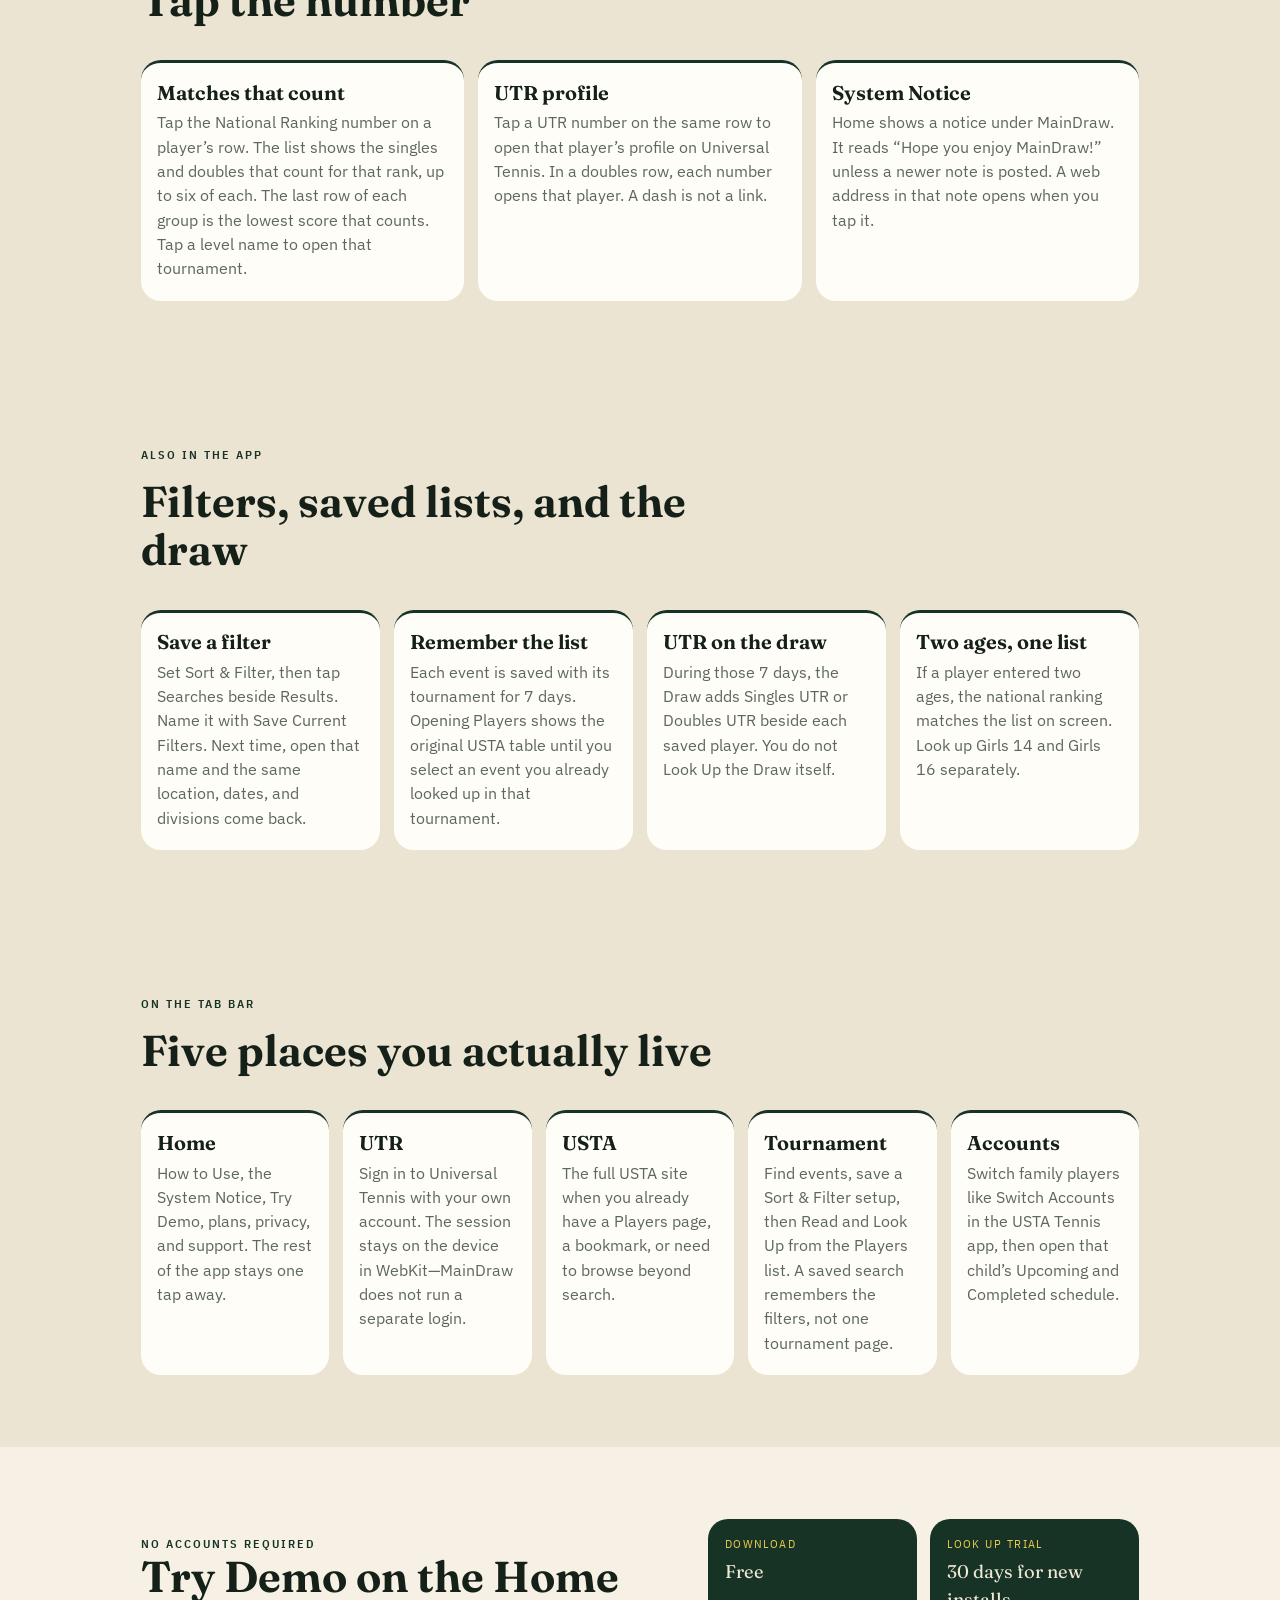
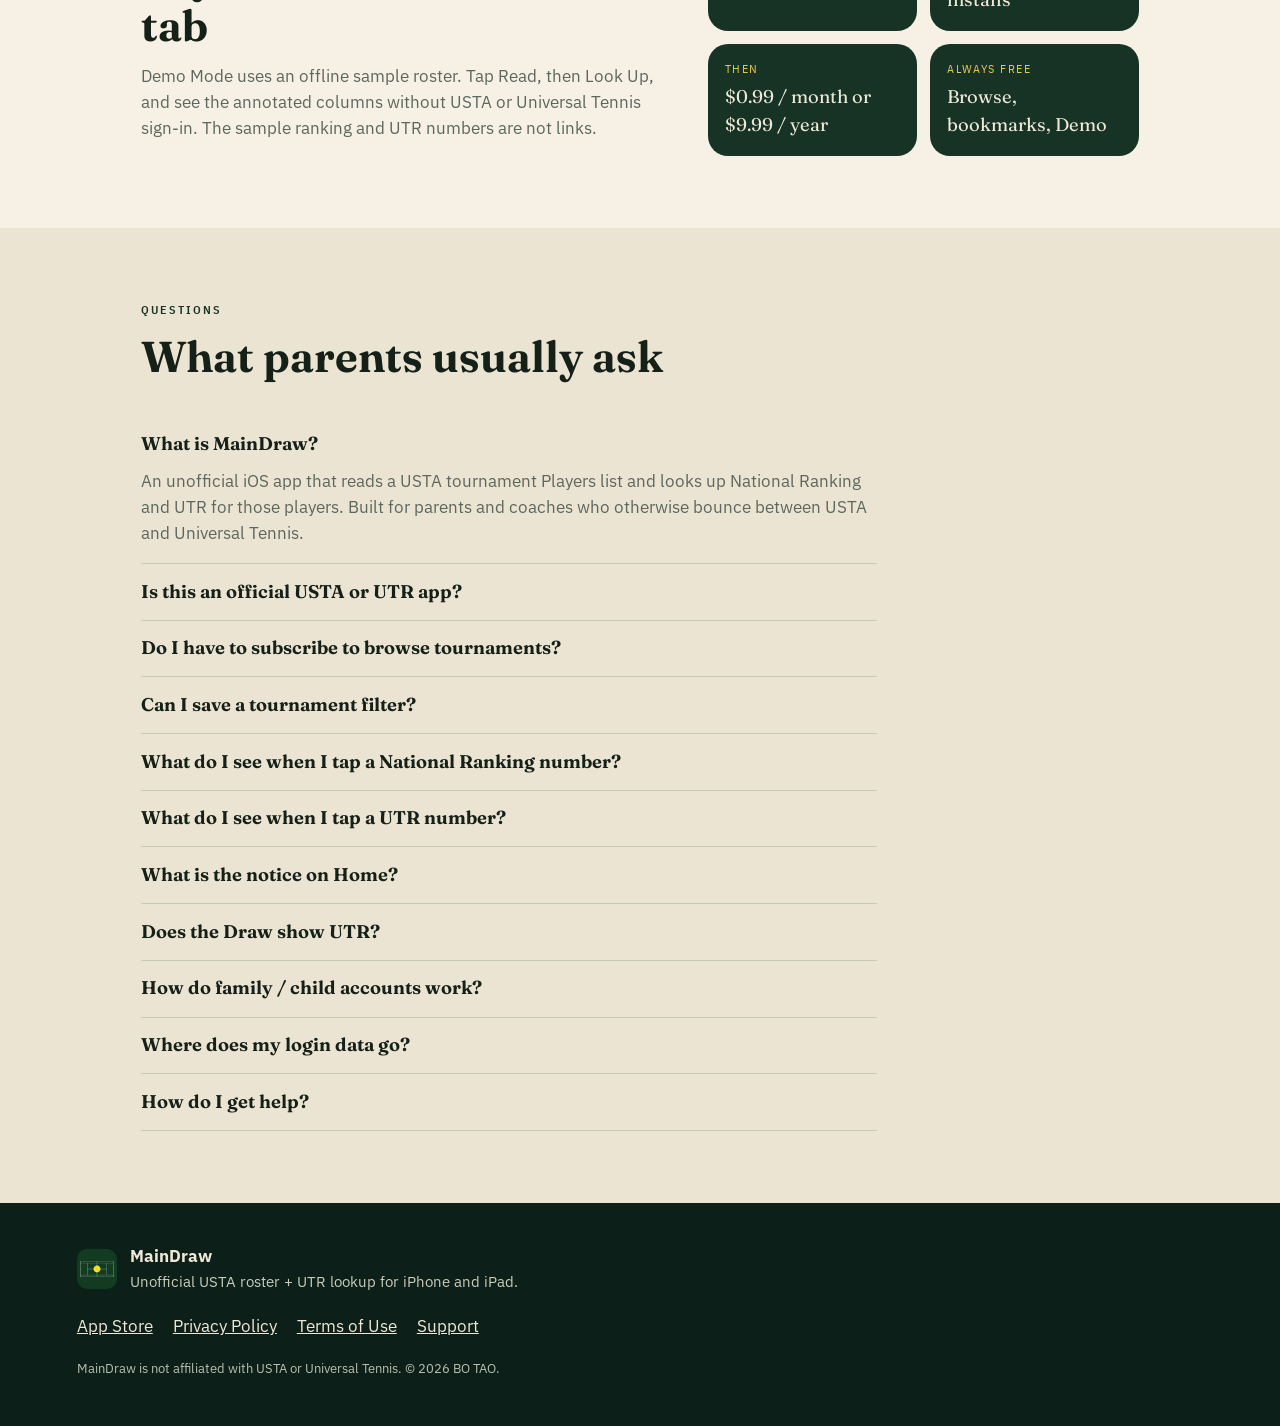
==== commit d05f3705: "Describe ranking details, UTR profiles, and the Home notice. Co-authored-by: Cursor <cursoragent@cur" ====
--- a/maindraw/index.html
+++ b/maindraw/index.html
@@ -4,7 +4,7 @@
   <meta charset="utf-8">
   <meta name="viewport" content="width=device-width, initial-scale=1">
   <title>MainDraw — USTA roster, National Ranking, and UTR lookup</title>
-  <meta name="description" content="MainDraw is an unofficial iOS app for tennis parents and coaches. Save a tournament filter, look up National Ranking and UTR on a Players list, and see UTR on the Draw. 30 days of free Look Up for new installs.">
+  <meta name="description" content="MainDraw is an unofficial iOS app for tennis parents and coaches. Look up National Ranking and UTR on a Players list, tap a ranking for the matches that count, and tap a UTR number to open that player's profile.">
   <meta name="apple-itunes-app" content="app-id=6810411828">
   <link rel="canonical" href="https://vibecodingisfun.github.io/maindraw/">
   <link rel="icon" href="assets/icon.png" type="image/png">
@@ -34,7 +34,7 @@
         "downloadUrl": "https://apps.apple.com/us/app/maindraw/id6810411828",
         "installUrl": "https://apps.apple.com/us/app/maindraw/id6810411828",
         "image": "https://vibecodingisfun.github.io/maindraw/assets/icon.png",
-        "description": "Unofficial iOS tool that saves a USTA tournament filter, reads a Players list, looks up National Ranking and UTR, and shows UTR on the Draw. Sign in with your own USTA and Universal Tennis accounts. Not affiliated with USTA or Universal Tennis.",
+        "description": "Unofficial iOS tool that reads a USTA Players list, looks up National Ranking and UTR, opens the matches that count for a ranking, and opens a Universal Tennis profile from a UTR number. Not affiliated with USTA or Universal Tennis.",
         "author": { "@type": "Person", "name": "BO TAO" },
         "offers": {
           "@type": "AggregateOffer",
@@ -76,7 +76,7 @@
             "name": "How does Look Up work?",
             "acceptedAnswer": {
               "@type": "Answer",
-              "text": "Open a tournament Players list, choose one event, tap Read, then tap Look Up. MainDraw annotates each player with National Ranking, UTR, and a match-confidence score in sortable columns. That event stays with the tournament for 7 days, and the Draw shows Singles or Doubles UTR beside each saved player. Session cookies stay on your device."
+              "text": "Open a tournament Players list, choose one event, tap Read, then tap Look Up. MainDraw annotates each player with National Ranking, UTR, and a match-confidence score in sortable columns. Tap the National Ranking number to see the singles and doubles that count, up to six of each. Tap a UTR number to open that player's Universal Tennis profile. A dash is not a link."
             }
           },
           {
@@ -101,6 +101,30 @@
             "acceptedAnswer": {
               "@type": "Answer",
               "text": "Yes. The Accounts tab switches family players the way Switch Accounts works in the USTA Tennis app, then opens that player’s Upcoming and Completed schedule. From there you can open a tournament, go to Players, and run Read and Look Up."
+            }
+          },
+          {
+            "@type": "Question",
+            "name": "What do I see when I tap a National Ranking number?",
+            "acceptedAnswer": {
+              "@type": "Answer",
+              "text": "The list shows the singles and doubles that count for that rank, up to six of each. The last row of each group is the lowest score that counts. Tap a level name to open that tournament. Sample numbers in Demo Mode are not links."
+            }
+          },
+          {
+            "@type": "Question",
+            "name": "What do I see when I tap a UTR number?",
+            "acceptedAnswer": {
+              "@type": "Answer",
+              "text": "That player's profile opens on Universal Tennis. In a doubles row, each number opens that player. A dash is not a link, and the sample numbers in Demo Mode are not links either."
+            }
+          },
+          {
+            "@type": "Question",
+            "name": "What is the notice on Home?",
+            "acceptedAnswer": {
+              "@type": "Answer",
+              "text": "Under MainDraw, System Notice reads Hope you enjoy MainDraw! unless a newer note is posted. A web address in that note opens when you tap it."
             }
           },
           {
@@ -127,6 +151,7 @@
     </a>
     <nav>
       <a href="#how">How it works</a>
+      <a href="#ranks">Numbers</a>
       <a href="#also">Also</a>
       <a href="#tabs">Tabs</a>
       <a href="#faq">FAQ</a>
@@ -141,8 +166,9 @@
         <h1>Read the roster.<br>Look up the ranks.</h1>
         <p class="lede">
           MainDraw opens a USTA tournament Players list, then looks up
-          National Ranking and UTR in sortable columns. A saved Look Up
-          also puts UTR on the Draw.
+          National Ranking and UTR in sortable columns. Tap a ranking
+          number for the matches that count, or a UTR number for that
+          player's profile.
         </p>
         <div class="cta-row">
           <a class="store-badge" href="https://apps.apple.com/us/app/maindraw/id6810411828">
@@ -190,9 +216,30 @@
         <li>
           <span class="seed">4</span>
           <h3>Look Up</h3>
-          <p>National Ranking, UTR, and match confidence land in columns you can sort. Sign in to Universal Tennis once, on this device. Choose one event first—All events is not a list you can look up.</p>
+          <p>National Ranking, UTR, and match confidence land in columns you can sort. Tap the ranking number for the matches that count, or a UTR number for that player's profile. Choose one event first—All events is not a list you can look up.</p>
         </li>
       </ol>
+    </section>
+
+    <section class="band alt" id="ranks">
+      <header class="section-head">
+        <p class="eyebrow">On the list</p>
+        <h2>Tap the number</h2>
+      </header>
+      <ul class="tabs">
+        <li>
+          <h3>Matches that count</h3>
+          <p>Tap the National Ranking number on a player’s row. The list shows the singles and doubles that count for that rank, up to six of each. The last row of each group is the lowest score that counts. Tap a level name to open that tournament.</p>
+        </li>
+        <li>
+          <h3>UTR profile</h3>
+          <p>Tap a UTR number on the same row to open that player’s profile on Universal Tennis. In a doubles row, each number opens that player. A dash is not a link.</p>
+        </li>
+        <li>
+          <h3>System Notice</h3>
+          <p>Home shows a notice under MainDraw. It reads “Hope you enjoy MainDraw!” unless a newer note is posted. A web address in that note opens when you tap it.</p>
+        </li>
+      </ul>
     </section>
 
     <section class="band alt" id="also">
@@ -228,7 +275,7 @@
       <ul class="tabs">
         <li>
           <h3>Home</h3>
-          <p>How to Use, Try Demo, plans, privacy, and support. The rest of the app stays one tap away.</p>
+          <p>How to Use, the System Notice, Try Demo, plans, privacy, and support. The rest of the app stays one tap away.</p>
         </li>
         <li>
           <h3>UTR</h3>
@@ -257,7 +304,7 @@
           <p>
             Demo Mode uses an offline sample roster. Tap Read, then Look Up,
             and see the annotated columns without USTA or Universal Tennis
-            sign-in.
+            sign-in. The sample ranking and UTR numbers are not links.
           </p>
         </div>
         <dl class="price">
@@ -304,6 +351,18 @@
           <p>Yes. On the Tournament tab, set location, dates, and the other filters, then tap Searches beside Results and Save Current Filters. Give it a name. Opening that name later fills Sort &amp; Filter again. Use Manage Saved Searches to rename, reorder, or delete one.</p>
         </details>
         <details>
+          <summary>What do I see when I tap a National Ranking number?</summary>
+          <p>The singles and doubles that count for that rank, up to six of each. The last row of each group is the lowest score that counts. Tap a level name to open that tournament. Sample numbers in Demo Mode are not links.</p>
+        </details>
+        <details>
+          <summary>What do I see when I tap a UTR number?</summary>
+          <p>That player’s profile opens on Universal Tennis. In a doubles row, each number opens that player. A dash is not a link, and the sample numbers in Demo Mode are not links either.</p>
+        </details>
+        <details>
+          <summary>What is the notice on Home?</summary>
+          <p>Under MainDraw, System Notice reads “Hope you enjoy MainDraw!” unless a newer note is posted. A web address in that note opens when you tap it.</p>
+        </details>
+        <details>
           <summary>Does the Draw show UTR?</summary>
           <p>After Look Up on a Players list, that event stays with the tournament for 7 days. The Draw then shows Singles UTR or Doubles UTR beside each saved player. You do not run Look Up on the Draw. If a player entered two ages, the ranking matches the list you are viewing.</p>
         </details>
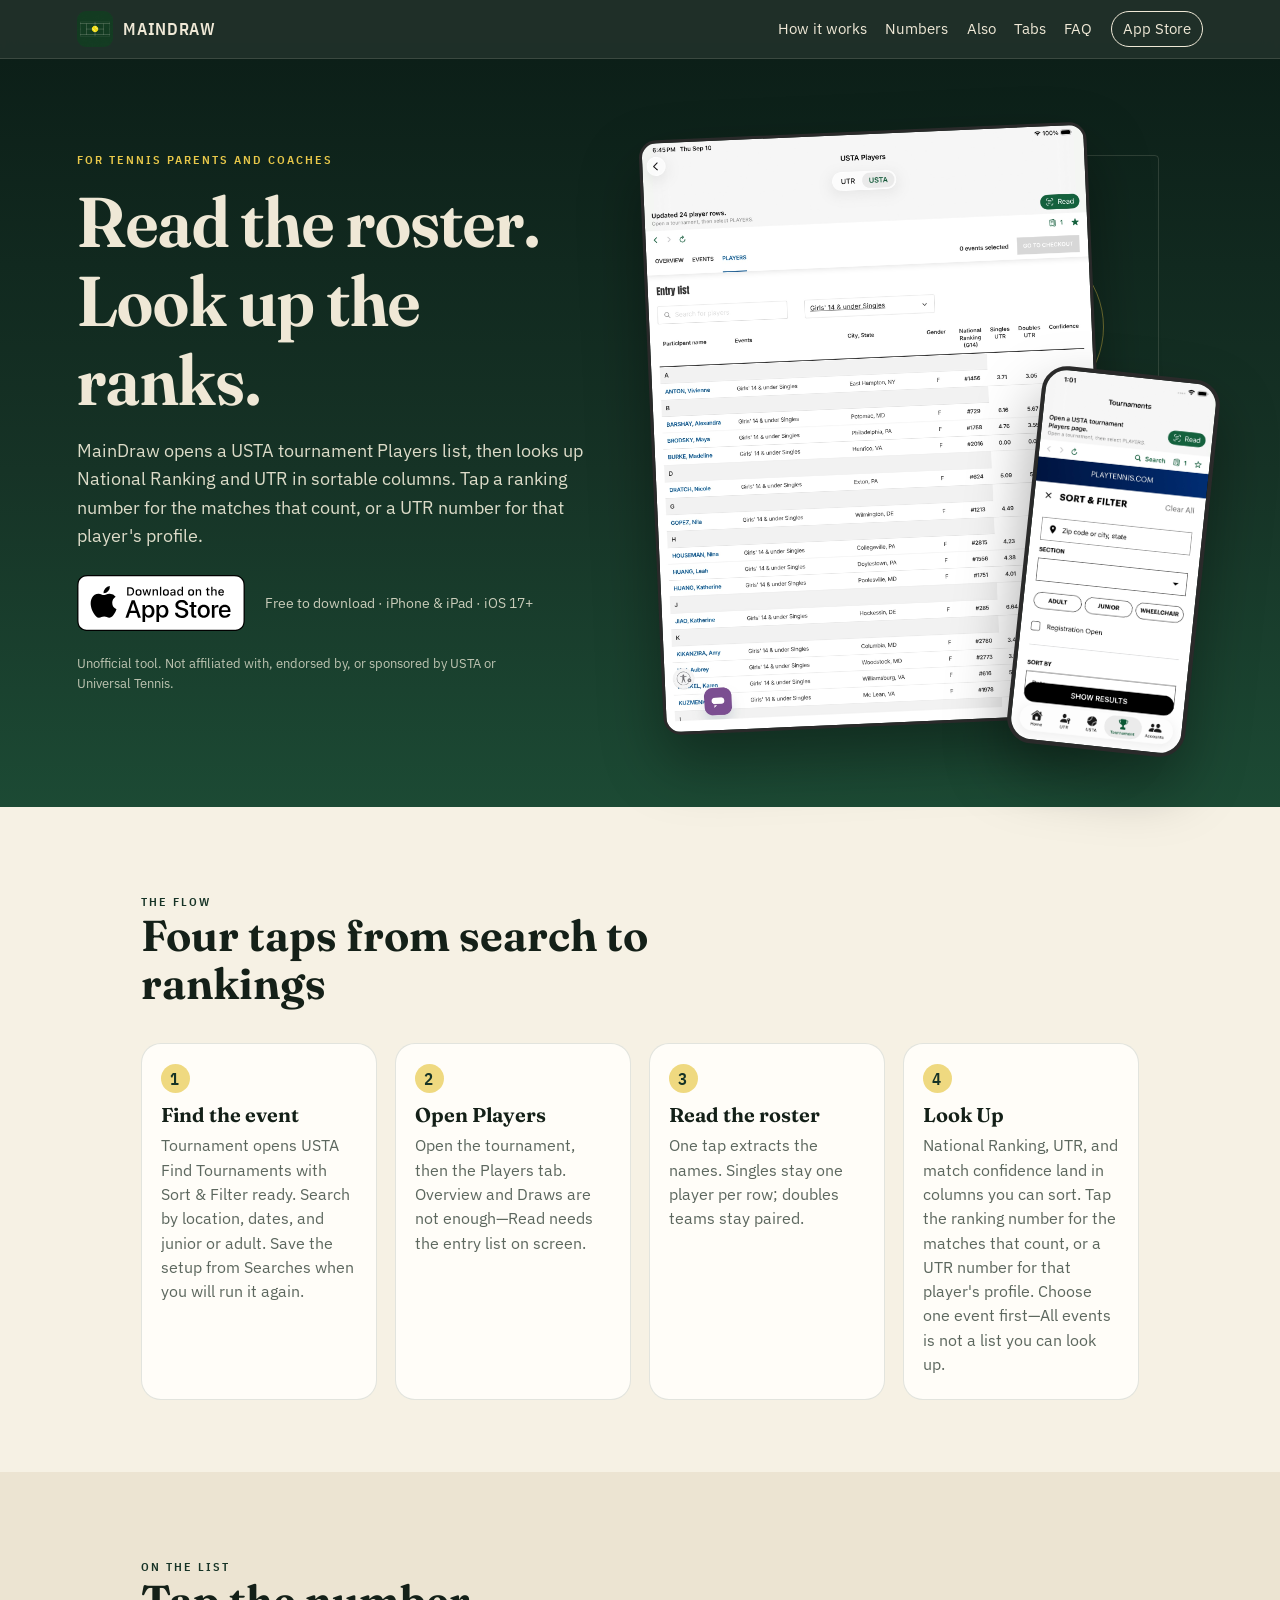
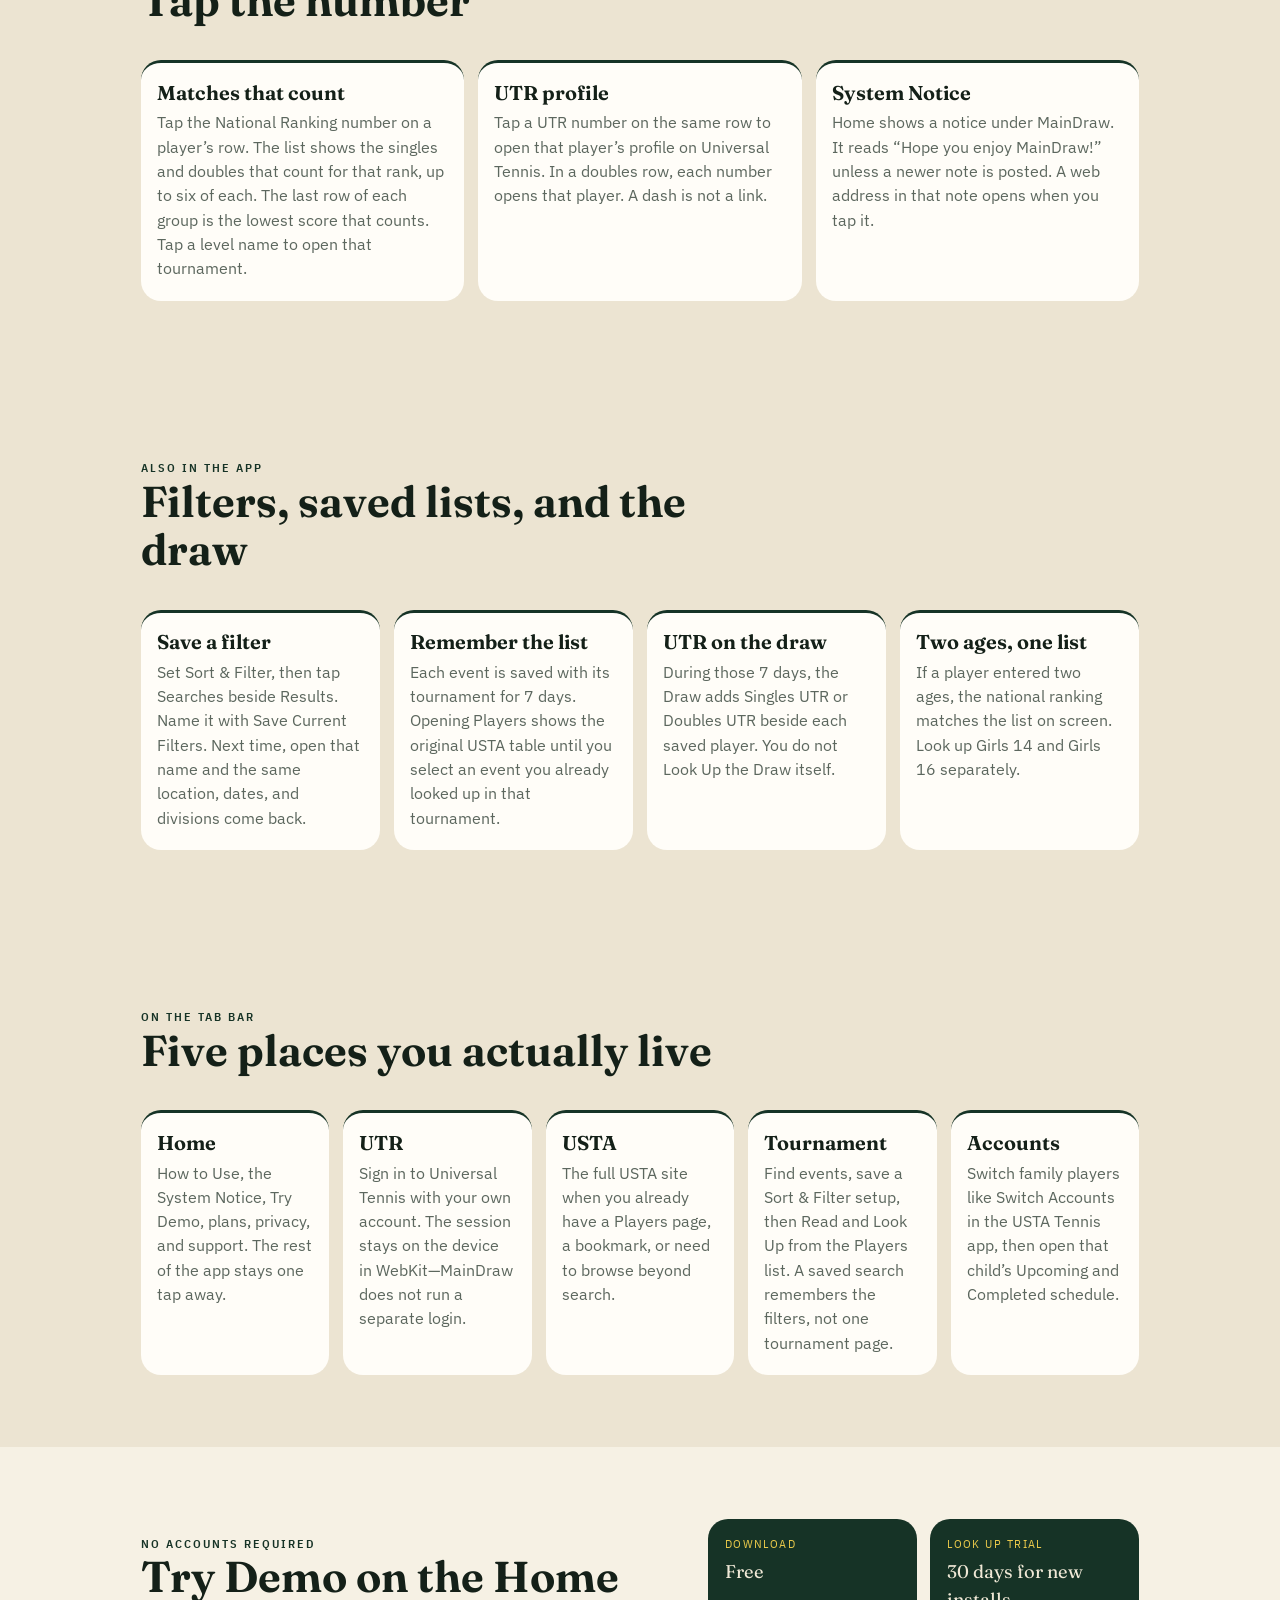
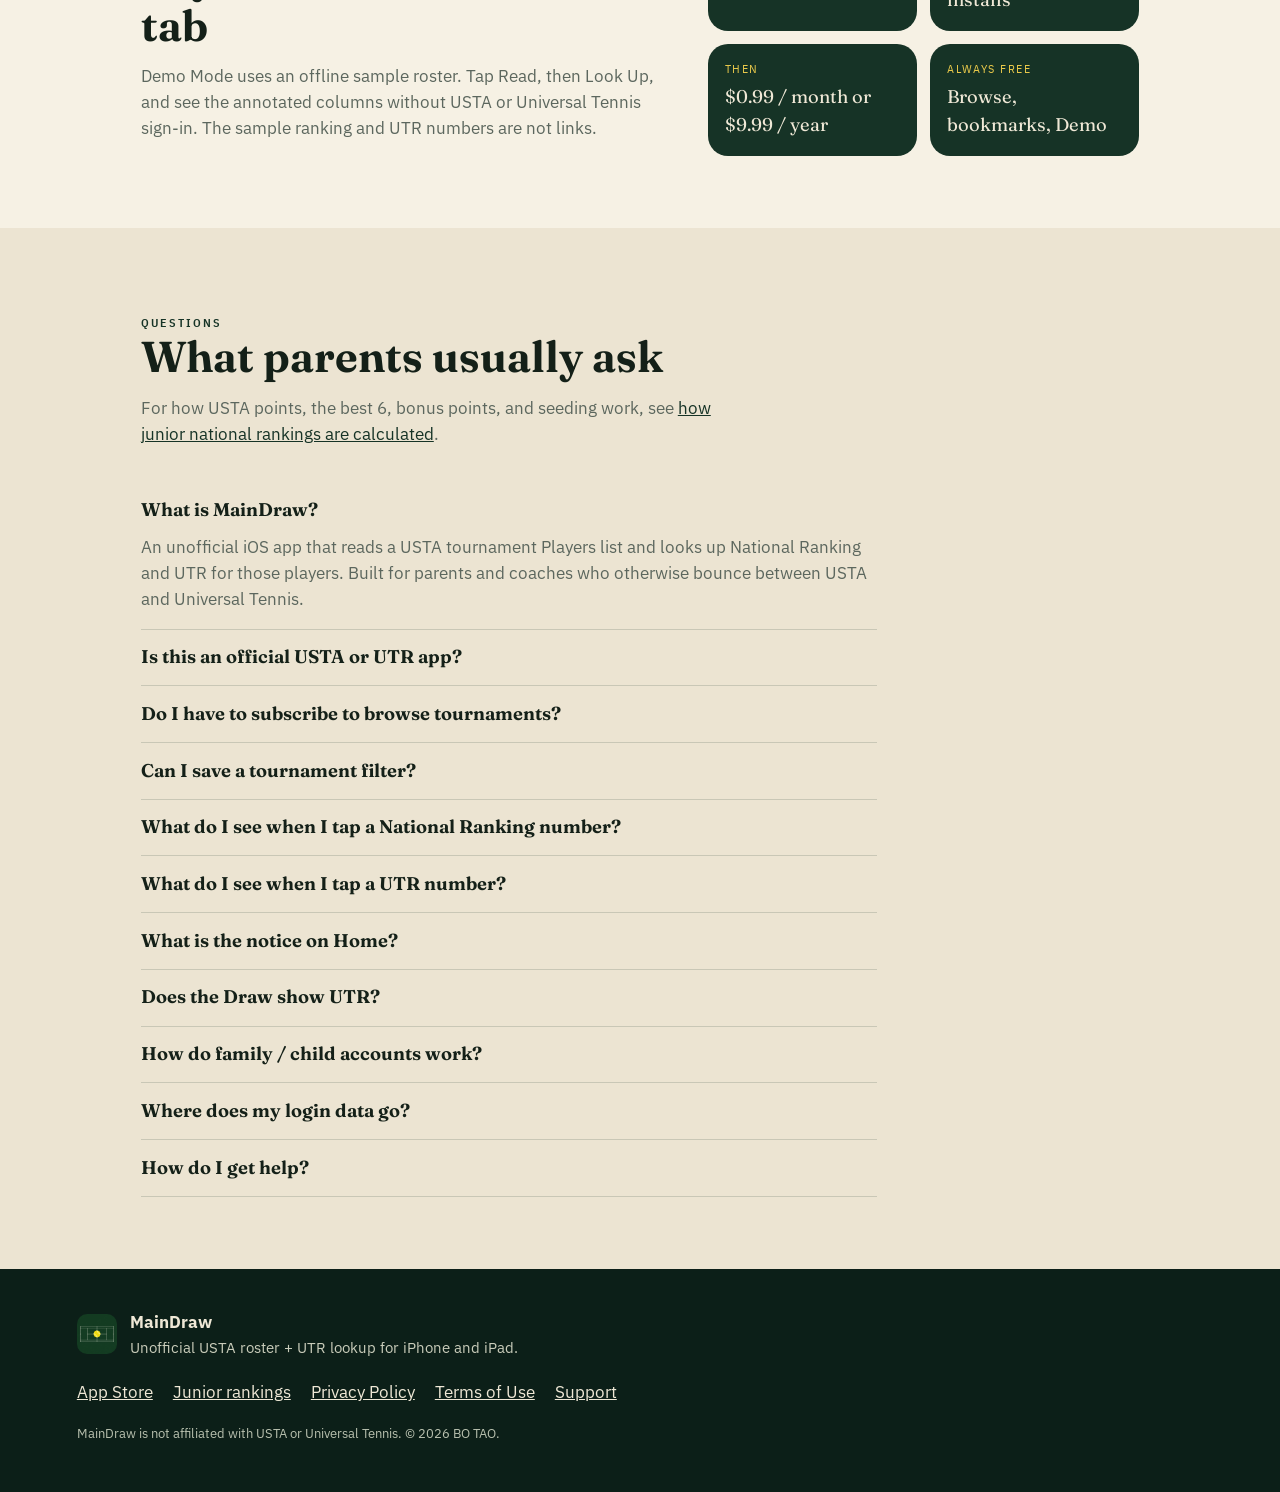
==== commit 0cc63812: "Add a USTA junior rankings FAQ so search can cite the ranking rules. Co-authored-by: Cursor <cursora" ====
--- a/maindraw/index.html
+++ b/maindraw/index.html
@@ -332,6 +332,7 @@
       <header class="section-head">
         <p class="eyebrow">Questions</p>
         <h2>What parents usually ask</h2>
+        <p>For how USTA points, the best 6, bonus points, and seeding work, see <a href="usta-junior-rankings.html">how junior national rankings are calculated</a>.</p>
       </header>
       <div class="faq">
         <details open>
@@ -392,6 +393,7 @@
     </div>
     <ul>
       <li><a href="https://apps.apple.com/us/app/maindraw/id6810411828">App Store</a></li>
+      <li><a href="usta-junior-rankings.html">Junior rankings</a></li>
       <li><a href="https://vibecodingisfun.github.io/maindraw_privacy/">Privacy Policy</a></li>
       <li><a href="https://www.apple.com/legal/internet-services/itunes/dev/stdeula/">Terms of Use</a></li>
       <li><a href="mailto:taobo2000@gmail.com">Support</a></li>
--- a/maindraw/styles.css
+++ b/maindraw/styles.css
@@ -371,6 +371,97 @@
   margin: 0;
   font-size: 0.8rem;
   color: color-mix(in srgb, var(--line) 58%, #6f8a78);
+}
+
+.hero.solo { grid-template-columns: minmax(0, 46rem); }
+.hero.solo h1 { font-size: clamp(2.2rem, 5vw, 3.5rem); max-width: 18ch; }
+
+.section-head p {
+  margin: 0.85rem 0 0;
+  color: var(--muted);
+  max-width: 40rem;
+}
+
+.jump {
+  display: flex;
+  flex-wrap: wrap;
+  gap: 0.45rem;
+  margin: 0 0 0.4rem;
+}
+
+.jump a {
+  text-decoration: none;
+  background: var(--card);
+  border: 1px solid color-mix(in srgb, var(--court) 14%, transparent);
+  border-radius: 999px;
+  padding: 0.35rem 0.75rem;
+  font-size: 0.88rem;
+}
+
+.faq article {
+  border-bottom: 1px solid color-mix(in srgb, var(--court) 16%, transparent);
+  padding: 1.25rem 0 1.35rem;
+  scroll-margin-top: 4.75rem;
+}
+
+.faq article h3 {
+  margin: 0;
+  font-size: 1.35rem;
+  line-height: 1.25;
+}
+
+.faq article p {
+  margin: 0.7rem 0 0;
+  color: var(--muted);
+}
+
+.faq .source { font-size: 0.88rem; }
+
+.table-wrap { overflow-x: auto; }
+
+.compare {
+  width: 100%;
+  border-collapse: collapse;
+  background: var(--card);
+  border-radius: var(--radius);
+  overflow: hidden;
+}
+
+.compare th,
+.compare td {
+  text-align: left;
+  vertical-align: top;
+  padding: 0.95rem 1rem;
+  border-bottom: 1px solid color-mix(in srgb, var(--court) 12%, transparent);
+}
+
+.compare thead th {
+  font-family: var(--cond);
+  font-weight: 600;
+  letter-spacing: 0.08em;
+  text-transform: uppercase;
+  font-size: 0.75rem;
+  color: var(--court);
+  background: color-mix(in srgb, var(--ball) 28%, white);
+}
+
+.compare tbody th {
+  font-family: var(--serif);
+  font-weight: 650;
+  color: var(--ink);
+  width: 11rem;
+}
+
+.refs {
+  list-style: none;
+  margin: 0;
+  padding: 0;
+  max-width: 46rem;
+}
+
+.refs li {
+  padding: 0.6rem 0;
+  border-bottom: 1px solid color-mix(in srgb, var(--court) 16%, transparent);
 }
 
 @media (max-width: 960px) {
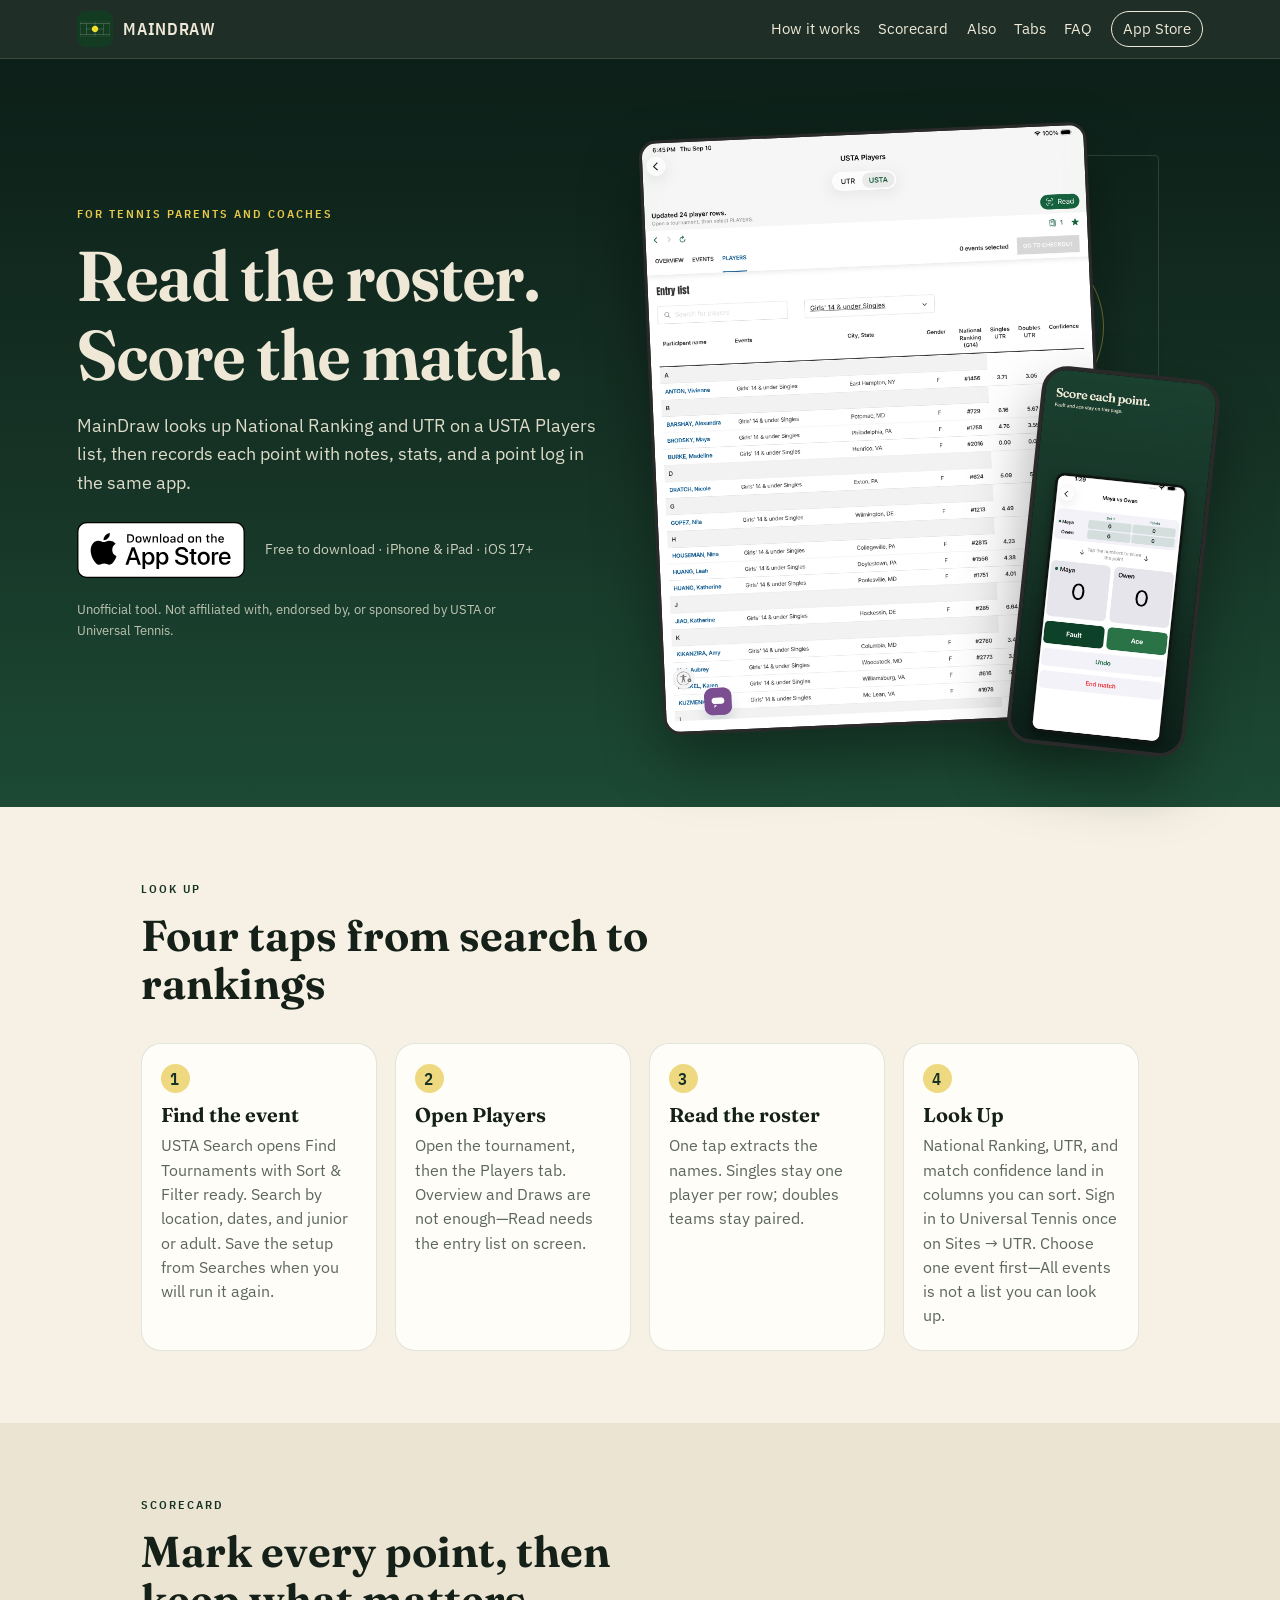
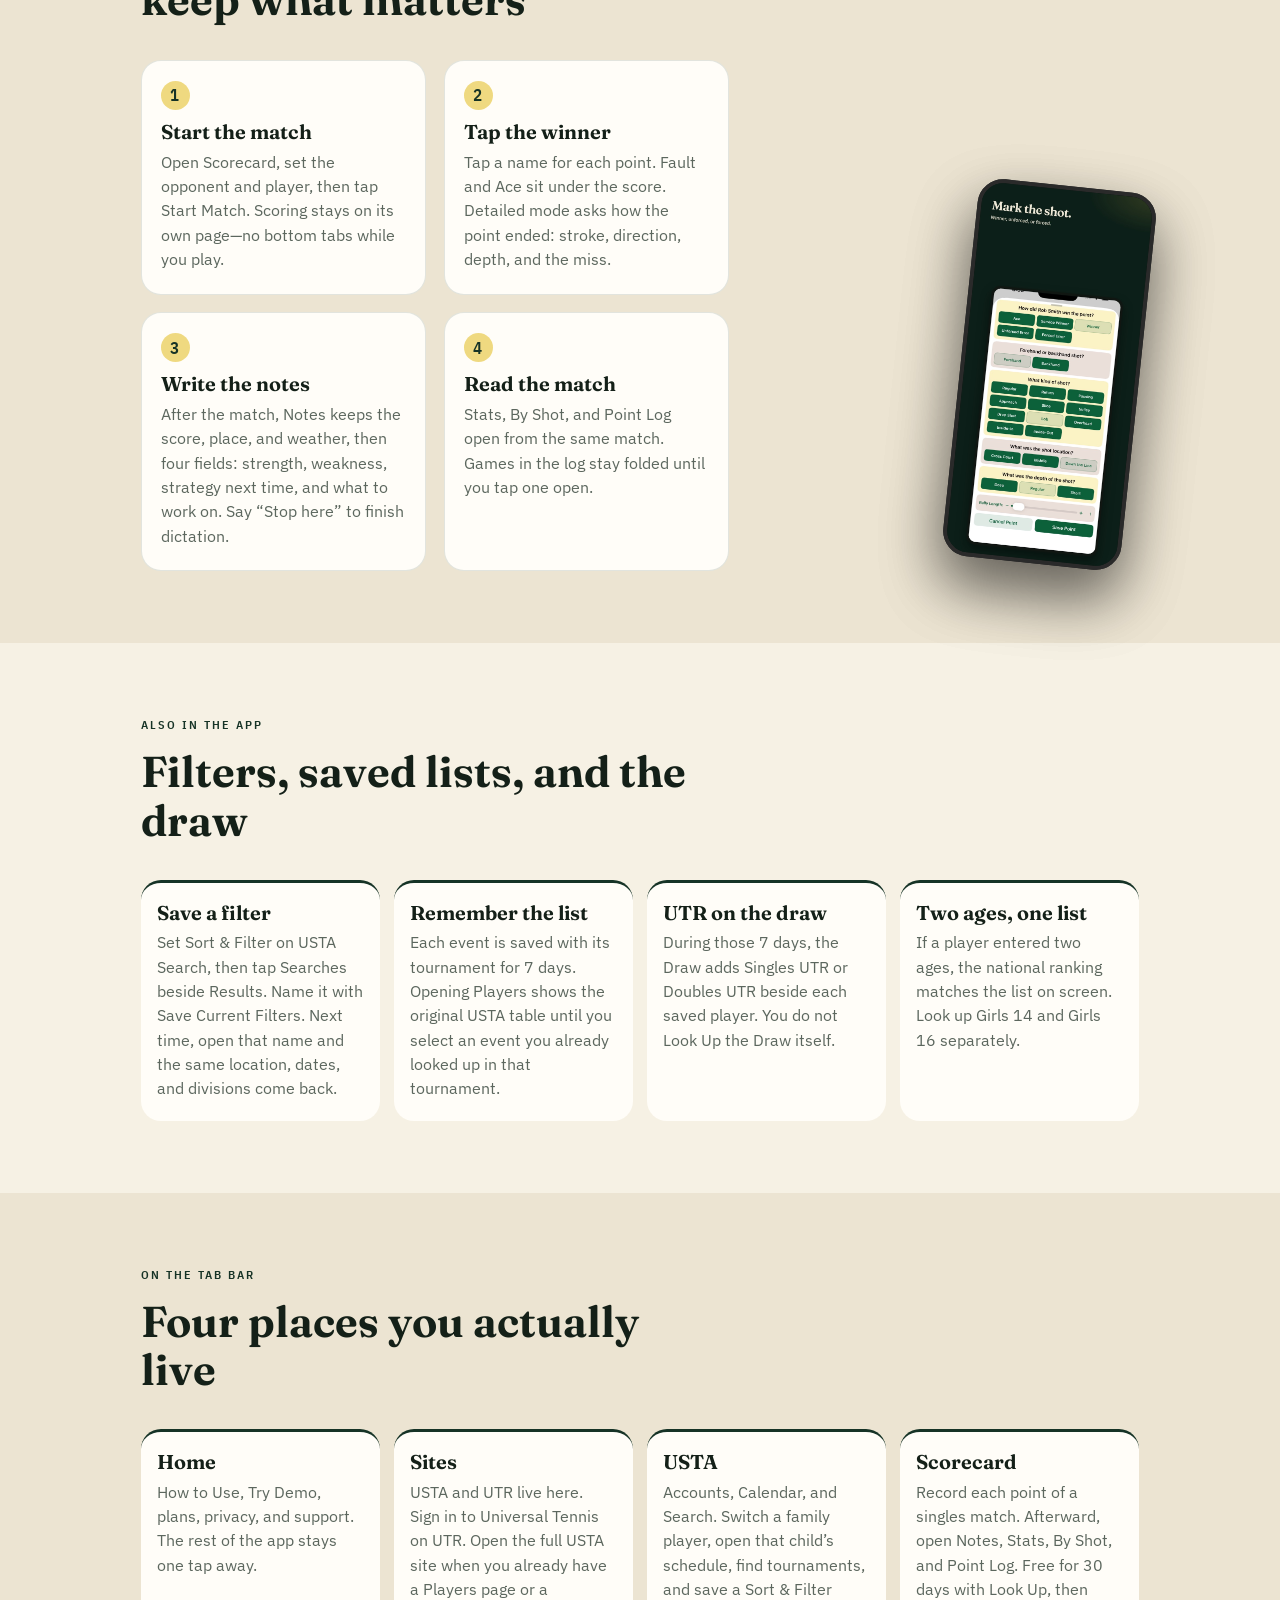
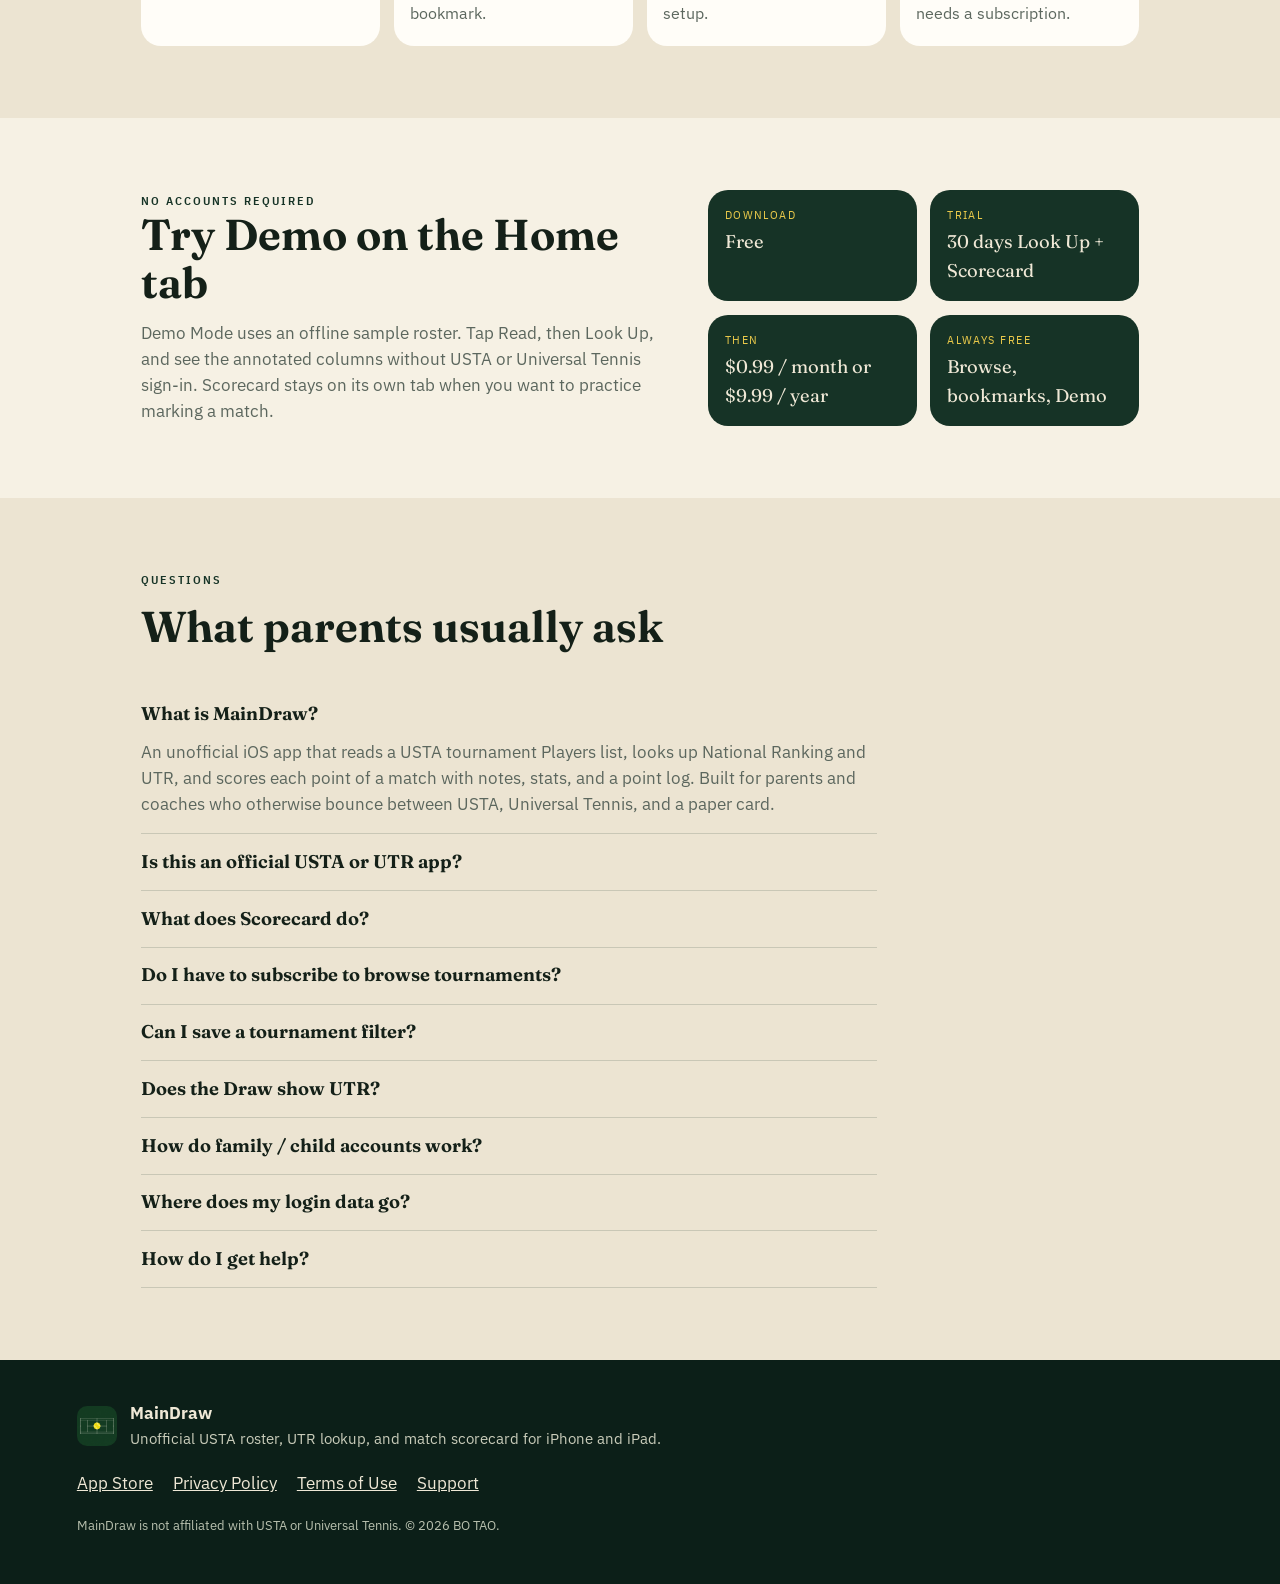
==== commit d2acd4ec: "Update MainDraw landing for Scorecard and the four-tab bar. Co-authored-by: Cursor <cursoragent@curs" ====
--- a/maindraw/index.html
+++ b/maindraw/index.html
@@ -3,15 +3,15 @@
 <head>
   <meta charset="utf-8">
   <meta name="viewport" content="width=device-width, initial-scale=1">
-  <title>MainDraw — USTA roster, National Ranking, and UTR lookup</title>
-  <meta name="description" content="MainDraw is an unofficial iOS app for tennis parents and coaches. Look up National Ranking and UTR on a Players list, tap a ranking for the matches that count, and tap a UTR number to open that player's profile.">
+  <title>MainDraw — USTA roster, UTR lookup, and match scorecard</title>
+  <meta name="description" content="MainDraw is an unofficial iOS app for tennis parents and coaches. Look up National Ranking and UTR on a USTA Players list, then score each point and keep notes after the match. 30 days free for new installs.">
   <meta name="apple-itunes-app" content="app-id=6810411828">
   <link rel="canonical" href="https://vibecodingisfun.github.io/maindraw/">
   <link rel="icon" href="assets/icon.png" type="image/png">
 
   <meta property="og:type" content="website">
-  <meta property="og:title" content="MainDraw — USTA roster + UTR lookup">
-  <meta property="og:description" content="Read a USTA tournament Players list and look up National Ranking and UTR without copying names between apps.">
+  <meta property="og:title" content="MainDraw — roster lookup and match scorecard">
+  <meta property="og:description" content="Look up National Ranking and UTR on a USTA Players list, then score the match and keep notes in the same app.">
   <meta property="og:url" content="https://vibecodingisfun.github.io/maindraw/">
   <meta property="og:image" content="https://vibecodingisfun.github.io/maindraw/assets/roster.jpg">
   <meta name="twitter:card" content="summary_large_image">
@@ -34,7 +34,7 @@
         "downloadUrl": "https://apps.apple.com/us/app/maindraw/id6810411828",
         "installUrl": "https://apps.apple.com/us/app/maindraw/id6810411828",
         "image": "https://vibecodingisfun.github.io/maindraw/assets/icon.png",
-        "description": "Unofficial iOS tool that reads a USTA Players list, looks up National Ranking and UTR, opens the matches that count for a ranking, and opens a Universal Tennis profile from a UTR number. Not affiliated with USTA or Universal Tennis.",
+        "description": "Unofficial iOS tool that looks up National Ranking and UTR on a USTA Players list, shows UTR on the Draw, and records each point of a match with notes, stats, and a point log. Sign in with your own USTA and Universal Tennis accounts. Not affiliated with USTA or Universal Tennis.",
         "author": { "@type": "Person", "name": "BO TAO" },
         "offers": {
           "@type": "AggregateOffer",
@@ -52,7 +52,7 @@
             "name": "What is MainDraw?",
             "acceptedAnswer": {
               "@type": "Answer",
-              "text": "MainDraw is an unofficial iOS app for tennis parents and coaches. It opens USTA tournament pages, reads the Players list, and looks up National Ranking and UTR so you do not have to copy names between apps."
+              "text": "MainDraw is an unofficial iOS app for tennis parents and coaches. It reads a USTA tournament Players list, looks up National Ranking and UTR, and scores each point of a match with notes, stats, and a point log."
             }
           },
           {
@@ -68,7 +68,7 @@
             "name": "Do I need USTA and UTR accounts?",
             "acceptedAnswer": {
               "@type": "Answer",
-              "text": "Live Look Up uses your own Universal Tennis sign-in. Opening USTA pages and family schedules uses your USTA session. Browsing, bookmarks, and Demo Mode work without a MainDraw subscription. Demo Mode uses an offline sample roster and needs no accounts."
+              "text": "Live Look Up uses your own Universal Tennis sign-in. Opening USTA pages and family schedules uses your USTA session. Browsing, bookmarks, Demo Mode, and browsing Scorecard stay available without a MainDraw subscription during the trial. Demo Mode uses an offline sample roster and needs no accounts."
             }
           },
           {
@@ -76,7 +76,15 @@
             "name": "How does Look Up work?",
             "acceptedAnswer": {
               "@type": "Answer",
-              "text": "Open a tournament Players list, choose one event, tap Read, then tap Look Up. MainDraw annotates each player with National Ranking, UTR, and a match-confidence score in sortable columns. Tap the National Ranking number to see the singles and doubles that count, up to six of each. Tap a UTR number to open that player's Universal Tennis profile. A dash is not a link."
+              "text": "Open a tournament Players list, choose one event, tap Read, then tap Look Up. MainDraw annotates each player with National Ranking, UTR, and a match-confidence score in sortable columns. That event stays with the tournament for 7 days, and the Draw shows Singles or Doubles UTR beside each saved player. Session cookies stay on your device."
+            }
+          },
+          {
+            "@type": "Question",
+            "name": "What does Scorecard do?",
+            "acceptedAnswer": {
+              "@type": "Answer",
+              "text": "Scorecard records each point of a singles match on its own scoring page. Tap a name for the point, or use Fault and Ace. After the match, open Notes, Stats, By Shot, and Point Log. Notes keep the score, place, weather, and four reflection fields. You can dictate into a note and say Stop here to finish."
             }
           },
           {
@@ -84,7 +92,7 @@
             "name": "Can I save a tournament filter?",
             "acceptedAnswer": {
               "@type": "Answer",
-              "text": "Yes. On the Tournament tab, set Sort & Filter, tap Searches beside Results, then Save Current Filters and name it. Opening that name later restores the same location, dates, and divisions. A saved search is the filter setup, not one tournament page."
+              "text": "Yes. On the USTA tab, open Search, set Sort & Filter, tap Searches beside Results, then Save Current Filters and name it. Opening that name later restores the same location, dates, and divisions. A saved search is the filter setup, not one tournament page."
             }
           },
           {
@@ -100,31 +108,7 @@
             "name": "Can I see a child’s USTA schedule?",
             "acceptedAnswer": {
               "@type": "Answer",
-              "text": "Yes. The Accounts tab switches family players the way Switch Accounts works in the USTA Tennis app, then opens that player’s Upcoming and Completed schedule. From there you can open a tournament, go to Players, and run Read and Look Up."
-            }
-          },
-          {
-            "@type": "Question",
-            "name": "What do I see when I tap a National Ranking number?",
-            "acceptedAnswer": {
-              "@type": "Answer",
-              "text": "The list shows the singles and doubles that count for that rank, up to six of each. The last row of each group is the lowest score that counts. Tap a level name to open that tournament. Sample numbers in Demo Mode are not links."
-            }
-          },
-          {
-            "@type": "Question",
-            "name": "What do I see when I tap a UTR number?",
-            "acceptedAnswer": {
-              "@type": "Answer",
-              "text": "That player's profile opens on Universal Tennis. In a doubles row, each number opens that player. A dash is not a link, and the sample numbers in Demo Mode are not links either."
-            }
-          },
-          {
-            "@type": "Question",
-            "name": "What is the notice on Home?",
-            "acceptedAnswer": {
-              "@type": "Answer",
-              "text": "Under MainDraw, System Notice reads Hope you enjoy MainDraw! unless a newer note is posted. A web address in that note opens when you tap it."
+              "text": "Yes. On the USTA tab, Accounts switches family players the way Switch Accounts works in the USTA Tennis app, then opens that player’s Upcoming and Completed schedule. From there you can open a tournament, go to Players, and run Read and Look Up."
             }
           },
           {
@@ -132,7 +116,7 @@
             "name": "How much does MainDraw cost?",
             "acceptedAnswer": {
               "@type": "Answer",
-              "text": "MainDraw is free to download. New installs include 30 days of free Look Up. After the trial, Look Up is $0.99 per month or $9.99 per year through Apple. Browsing USTA and UTR pages, bookmarks, and Demo Mode stay available without a subscription."
+              "text": "MainDraw is free to download. New installs include 30 days of free Look Up and Scorecard. After the trial, Look Up and Scorecard need a subscription through Apple at $0.99 per month or $9.99 per year. Browsing USTA and UTR pages, bookmarks, and Demo Mode stay available without a subscription."
             }
           }
         ]
@@ -151,7 +135,7 @@
     </a>
     <nav>
       <a href="#how">How it works</a>
-      <a href="#ranks">Numbers</a>
+      <a href="#score">Scorecard</a>
       <a href="#also">Also</a>
       <a href="#tabs">Tabs</a>
       <a href="#faq">FAQ</a>
@@ -163,12 +147,11 @@
     <section class="hero" id="top">
       <div class="hero-copy">
         <p class="eyebrow">For tennis parents and coaches</p>
-        <h1>Read the roster.<br>Look up the ranks.</h1>
+        <h1>Read the roster.<br>Score the match.</h1>
         <p class="lede">
-          MainDraw opens a USTA tournament Players list, then looks up
-          National Ranking and UTR in sortable columns. Tap a ranking
-          number for the matches that count, or a UTR number for that
-          player's profile.
+          MainDraw looks up National Ranking and UTR on a USTA Players list,
+          then records each point with notes, stats, and a point log in the
+          same app.
         </p>
         <div class="cta-row">
           <a class="store-badge" href="https://apps.apple.com/us/app/maindraw/id6810411828">
@@ -187,21 +170,21 @@
           <img src="assets/roster.jpg" width="800" height="1066" alt="USTA Players list annotated with National Ranking, singles UTR, doubles UTR, and match confidence">
         </figure>
         <figure class="device phone">
-          <img src="assets/tournament.jpg" width="320" height="692" alt="Tournament tab showing USTA Find Tournaments Sort and Filter">
+          <img src="assets/score.jpg" width="320" height="692" alt="Scorecard live scoring page with player pads, Fault, and Ace">
         </figure>
       </div>
     </section>
 
     <section class="band" id="how">
       <header class="section-head">
-        <p class="eyebrow">The flow</p>
+        <p class="eyebrow">Look Up</p>
         <h2>Four taps from search to rankings</h2>
       </header>
       <ol class="draw">
         <li>
           <span class="seed">1</span>
           <h3>Find the event</h3>
-          <p>Tournament opens USTA Find Tournaments with Sort &amp; Filter ready. Search by location, dates, and junior or adult. Save the setup from Searches when you will run it again.</p>
+          <p>USTA Search opens Find Tournaments with Sort &amp; Filter ready. Search by location, dates, and junior or adult. Save the setup from Searches when you will run it again.</p>
         </li>
         <li>
           <span class="seed">2</span>
@@ -216,33 +199,51 @@
         <li>
           <span class="seed">4</span>
           <h3>Look Up</h3>
-          <p>National Ranking, UTR, and match confidence land in columns you can sort. Tap the ranking number for the matches that count, or a UTR number for that player's profile. Choose one event first—All events is not a list you can look up.</p>
+          <p>National Ranking, UTR, and match confidence land in columns you can sort. Sign in to Universal Tennis once on Sites → UTR. Choose one event first—All events is not a list you can look up.</p>
         </li>
       </ol>
     </section>
 
-    <section class="band alt" id="ranks">
-      <header class="section-head">
-        <p class="eyebrow">On the list</p>
-        <h2>Tap the number</h2>
-      </header>
-      <ul class="tabs">
-        <li>
-          <h3>Matches that count</h3>
-          <p>Tap the National Ranking number on a player’s row. The list shows the singles and doubles that count for that rank, up to six of each. The last row of each group is the lowest score that counts. Tap a level name to open that tournament.</p>
-        </li>
-        <li>
-          <h3>UTR profile</h3>
-          <p>Tap a UTR number on the same row to open that player’s profile on Universal Tennis. In a doubles row, each number opens that player. A dash is not a link.</p>
-        </li>
-        <li>
-          <h3>System Notice</h3>
-          <p>Home shows a notice under MainDraw. It reads “Hope you enjoy MainDraw!” unless a newer note is posted. A web address in that note opens when you tap it.</p>
-        </li>
-      </ul>
-    </section>
-
-    <section class="band alt" id="also">
+    <section class="band alt" id="score">
+      <header class="section-head">
+        <p class="eyebrow">Scorecard</p>
+        <h2>Mark every point, then keep what matters</h2>
+      </header>
+      <div class="score-split">
+        <ol class="draw score-steps">
+          <li>
+            <span class="seed">1</span>
+            <h3>Start the match</h3>
+            <p>Open Scorecard, set the opponent and player, then tap Start Match. Scoring stays on its own page—no bottom tabs while you play.</p>
+          </li>
+          <li>
+            <span class="seed">2</span>
+            <h3>Tap the winner</h3>
+            <p>Tap a name for each point. Fault and Ace sit under the score. Detailed mode asks how the point ended: stroke, direction, depth, and the miss.</p>
+          </li>
+          <li>
+            <span class="seed">3</span>
+            <h3>Write the notes</h3>
+            <p>After the match, Notes keeps the score, place, and weather, then four fields: strength, weakness, strategy next time, and what to work on. Say “Stop here” to finish dictation.</p>
+          </li>
+          <li>
+            <span class="seed">4</span>
+            <h3>Read the match</h3>
+            <p>Stats, By Shot, and Point Log open from the same match. Games in the log stay folded until you tap one open.</p>
+          </li>
+        </ol>
+        <div class="score-phones" aria-hidden="false">
+          <figure class="device phone score-phone">
+            <img src="assets/point.jpg" width="320" height="692" alt="Point sheet for marking stroke, direction, and point result">
+          </figure>
+          <figure class="device phone score-phone score-phone-back">
+            <img src="assets/notes.jpg" width="320" height="692" alt="Match notes with score, weather, and reflection fields">
+          </figure>
+        </div>
+      </div>
+    </section>
+
+    <section class="band" id="also">
       <header class="section-head">
         <p class="eyebrow">Also in the app</p>
         <h2>Filters, saved lists, and the draw</h2>
@@ -250,7 +251,7 @@
       <ul class="tabs">
         <li>
           <h3>Save a filter</h3>
-          <p>Set Sort &amp; Filter, then tap Searches beside Results. Name it with Save Current Filters. Next time, open that name and the same location, dates, and divisions come back.</p>
+          <p>Set Sort &amp; Filter on USTA Search, then tap Searches beside Results. Name it with Save Current Filters. Next time, open that name and the same location, dates, and divisions come back.</p>
         </li>
         <li>
           <h3>Remember the list</h3>
@@ -270,28 +271,24 @@
     <section class="band alt" id="tabs">
       <header class="section-head">
         <p class="eyebrow">On the tab bar</p>
-        <h2>Five places you actually live</h2>
+        <h2>Four places you actually live</h2>
       </header>
       <ul class="tabs">
         <li>
           <h3>Home</h3>
-          <p>How to Use, the System Notice, Try Demo, plans, privacy, and support. The rest of the app stays one tap away.</p>
-        </li>
-        <li>
-          <h3>UTR</h3>
-          <p>Sign in to Universal Tennis with your own account. The session stays on the device in WebKit—MainDraw does not run a separate login.</p>
+          <p>How to Use, Try Demo, plans, privacy, and support. The rest of the app stays one tap away.</p>
+        </li>
+        <li>
+          <h3>Sites</h3>
+          <p>USTA and UTR live here. Sign in to Universal Tennis on UTR. Open the full USTA site when you already have a Players page or a bookmark.</p>
         </li>
         <li>
           <h3>USTA</h3>
-          <p>The full USTA site when you already have a Players page, a bookmark, or need to browse beyond search.</p>
-        </li>
-        <li>
-          <h3>Tournament</h3>
-          <p>Find events, save a Sort &amp; Filter setup, then Read and Look Up from the Players list. A saved search remembers the filters, not one tournament page.</p>
-        </li>
-        <li>
-          <h3>Accounts</h3>
-          <p>Switch family players like Switch Accounts in the USTA Tennis app, then open that child’s Upcoming and Completed schedule.</p>
+          <p>Accounts, Calendar, and Search. Switch a family player, open that child’s schedule, find tournaments, and save a Sort &amp; Filter setup.</p>
+        </li>
+        <li>
+          <h3>Scorecard</h3>
+          <p>Record each point of a singles match. Afterward, open Notes, Stats, By Shot, and Point Log. Free for 30 days with Look Up, then needs a subscription.</p>
         </li>
       </ul>
     </section>
@@ -304,7 +301,8 @@
           <p>
             Demo Mode uses an offline sample roster. Tap Read, then Look Up,
             and see the annotated columns without USTA or Universal Tennis
-            sign-in. The sample ranking and UTR numbers are not links.
+            sign-in. Scorecard stays on its own tab when you want to practice
+            marking a match.
           </p>
         </div>
         <dl class="price">
@@ -313,8 +311,8 @@
             <dd>Free</dd>
           </div>
           <div>
-            <dt>Look Up trial</dt>
-            <dd>30 days for new installs</dd>
+            <dt>Trial</dt>
+            <dd>30 days Look Up + Scorecard</dd>
           </div>
           <div>
             <dt>Then</dt>
@@ -332,36 +330,27 @@
       <header class="section-head">
         <p class="eyebrow">Questions</p>
         <h2>What parents usually ask</h2>
-        <p>For how USTA points, the best 6, bonus points, and seeding work, see <a href="usta-junior-rankings.html">how junior national rankings are calculated</a>.</p>
       </header>
       <div class="faq">
         <details open>
           <summary>What is MainDraw?</summary>
-          <p>An unofficial iOS app that reads a USTA tournament Players list and looks up National Ranking and UTR for those players. Built for parents and coaches who otherwise bounce between USTA and Universal Tennis.</p>
+          <p>An unofficial iOS app that reads a USTA tournament Players list, looks up National Ranking and UTR, and scores each point of a match with notes, stats, and a point log. Built for parents and coaches who otherwise bounce between USTA, Universal Tennis, and a paper card.</p>
         </details>
         <details>
           <summary>Is this an official USTA or UTR app?</summary>
           <p>No. MainDraw is not affiliated with, endorsed by, or sponsored by USTA or Universal Tennis. You use your own accounts and are responsible for following their terms.</p>
         </details>
         <details>
+          <summary>What does Scorecard do?</summary>
+          <p>Scorecard records each point of a singles match on its own scoring page. Tap a name for the point, or use Fault and Ace. After the match, open Notes, Stats, By Shot, and Point Log. Notes keep the score, place, weather, and four reflection fields. You can dictate into a note and say “Stop here” to finish.</p>
+        </details>
+        <details>
           <summary>Do I have to subscribe to browse tournaments?</summary>
-          <p>No. Browsing USTA and UTR pages, bookmarks, and Demo Mode stay available without a subscription. Look Up is free for 30 days after a new install, then needs a monthly or yearly plan through Apple.</p>
+          <p>No. Browsing USTA and UTR pages, bookmarks, and Demo Mode stay available without a subscription. Look Up and Scorecard are free for 30 days after a new install, then need a monthly or yearly plan through Apple.</p>
         </details>
         <details>
           <summary>Can I save a tournament filter?</summary>
-          <p>Yes. On the Tournament tab, set location, dates, and the other filters, then tap Searches beside Results and Save Current Filters. Give it a name. Opening that name later fills Sort &amp; Filter again. Use Manage Saved Searches to rename, reorder, or delete one.</p>
-        </details>
-        <details>
-          <summary>What do I see when I tap a National Ranking number?</summary>
-          <p>The singles and doubles that count for that rank, up to six of each. The last row of each group is the lowest score that counts. Tap a level name to open that tournament. Sample numbers in Demo Mode are not links.</p>
-        </details>
-        <details>
-          <summary>What do I see when I tap a UTR number?</summary>
-          <p>That player’s profile opens on Universal Tennis. In a doubles row, each number opens that player. A dash is not a link, and the sample numbers in Demo Mode are not links either.</p>
-        </details>
-        <details>
-          <summary>What is the notice on Home?</summary>
-          <p>Under MainDraw, System Notice reads “Hope you enjoy MainDraw!” unless a newer note is posted. A web address in that note opens when you tap it.</p>
+          <p>Yes. On the USTA tab, open Search, set location, dates, and the other filters, then tap Searches beside Results and Save Current Filters. Give it a name. Opening that name later fills Sort &amp; Filter again. Use Manage Saved Searches to rename, reorder, or delete one.</p>
         </details>
         <details>
           <summary>Does the Draw show UTR?</summary>
@@ -369,11 +358,11 @@
         </details>
         <details>
           <summary>How do family / child accounts work?</summary>
-          <p>Sign in as the parent on the Accounts tab, pick a child, and MainDraw opens that player’s Upcoming and Completed schedule. From a tournament, open Players, then Read and Look Up—the same flow as the USTA tab.</p>
+          <p>Sign in as the parent on USTA → Accounts, pick a child, and MainDraw opens that player’s Upcoming and Completed schedule. From a tournament, open Players, then Read and Look Up—the same flow as USTA in Sites.</p>
         </details>
         <details>
           <summary>Where does my login data go?</summary>
-          <p>USTA and Universal Tennis session cookies stay on your device. MainDraw does not operate its own user accounts or upload those sessions to a MainDraw server. Look Up calls those services directly from the phone. See the <a href="https://vibecodingisfun.github.io/maindraw_privacy/">privacy policy</a>.</p>
+          <p>USTA and Universal Tennis session cookies stay on your device. MainDraw does not operate its own user accounts or upload those sessions to a MainDraw server. Look Up calls those services directly from the phone. Scorecard matches stay on this iPhone. See the <a href="https://vibecodingisfun.github.io/maindraw_privacy/">privacy policy</a>.</p>
         </details>
         <details>
           <summary>How do I get help?</summary>
@@ -388,12 +377,11 @@
       <img src="assets/icon.png" width="40" height="40" alt="">
       <div>
         <strong>MainDraw</strong>
-        <p>Unofficial USTA roster + UTR lookup for iPhone and iPad.</p>
+        <p>Unofficial USTA roster, UTR lookup, and match scorecard for iPhone and iPad.</p>
       </div>
     </div>
     <ul>
       <li><a href="https://apps.apple.com/us/app/maindraw/id6810411828">App Store</a></li>
-      <li><a href="usta-junior-rankings.html">Junior rankings</a></li>
       <li><a href="https://vibecodingisfun.github.io/maindraw_privacy/">Privacy Policy</a></li>
       <li><a href="https://www.apple.com/legal/internet-services/itunes/dev/stdeula/">Terms of Use</a></li>
       <li><a href="mailto:taobo2000@gmail.com">Support</a></li>
--- a/maindraw/styles.css
+++ b/maindraw/styles.css
@@ -282,6 +282,40 @@
   border-top: 3px solid var(--court);
 }
 
+.score-split {
+  display: grid;
+  grid-template-columns: minmax(0, 1.35fr) minmax(0, 0.85fr);
+  gap: 2rem 2.5rem;
+  align-items: center;
+}
+
+.score-steps {
+  grid-template-columns: 1fr 1fr;
+}
+
+.score-phones {
+  position: relative;
+  min-height: 28rem;
+  display: flex;
+  justify-content: center;
+  align-items: flex-end;
+}
+
+.score-phone {
+  position: relative;
+  width: 11.5rem;
+  border-radius: 1.6rem;
+  border-width: 4px;
+  transform: rotate(-4deg);
+  z-index: 2;
+}
+
+.score-phone-back {
+  margin-left: -3.4rem;
+  transform: rotate(7deg);
+  z-index: 1;
+}
+
 .split {
   display: grid;
   grid-template-columns: 1.1fr 0.9fr;
@@ -371,97 +405,6 @@
   margin: 0;
   font-size: 0.8rem;
   color: color-mix(in srgb, var(--line) 58%, #6f8a78);
-}
-
-.hero.solo { grid-template-columns: minmax(0, 46rem); }
-.hero.solo h1 { font-size: clamp(2.2rem, 5vw, 3.5rem); max-width: 18ch; }
-
-.section-head p {
-  margin: 0.85rem 0 0;
-  color: var(--muted);
-  max-width: 40rem;
-}
-
-.jump {
-  display: flex;
-  flex-wrap: wrap;
-  gap: 0.45rem;
-  margin: 0 0 0.4rem;
-}
-
-.jump a {
-  text-decoration: none;
-  background: var(--card);
-  border: 1px solid color-mix(in srgb, var(--court) 14%, transparent);
-  border-radius: 999px;
-  padding: 0.35rem 0.75rem;
-  font-size: 0.88rem;
-}
-
-.faq article {
-  border-bottom: 1px solid color-mix(in srgb, var(--court) 16%, transparent);
-  padding: 1.25rem 0 1.35rem;
-  scroll-margin-top: 4.75rem;
-}
-
-.faq article h3 {
-  margin: 0;
-  font-size: 1.35rem;
-  line-height: 1.25;
-}
-
-.faq article p {
-  margin: 0.7rem 0 0;
-  color: var(--muted);
-}
-
-.faq .source { font-size: 0.88rem; }
-
-.table-wrap { overflow-x: auto; }
-
-.compare {
-  width: 100%;
-  border-collapse: collapse;
-  background: var(--card);
-  border-radius: var(--radius);
-  overflow: hidden;
-}
-
-.compare th,
-.compare td {
-  text-align: left;
-  vertical-align: top;
-  padding: 0.95rem 1rem;
-  border-bottom: 1px solid color-mix(in srgb, var(--court) 12%, transparent);
-}
-
-.compare thead th {
-  font-family: var(--cond);
-  font-weight: 600;
-  letter-spacing: 0.08em;
-  text-transform: uppercase;
-  font-size: 0.75rem;
-  color: var(--court);
-  background: color-mix(in srgb, var(--ball) 28%, white);
-}
-
-.compare tbody th {
-  font-family: var(--serif);
-  font-weight: 650;
-  color: var(--ink);
-  width: 11rem;
-}
-
-.refs {
-  list-style: none;
-  margin: 0;
-  padding: 0;
-  max-width: 46rem;
-}
-
-.refs li {
-  padding: 0.6rem 0;
-  border-bottom: 1px solid color-mix(in srgb, var(--court) 16%, transparent);
 }
 
 @media (max-width: 960px) {
@@ -487,13 +430,16 @@
     margin-left: -2.5rem;
     transform: rotate(5deg);
   }
-  .draw, .split { grid-template-columns: 1fr 1fr; }
+  .draw, .split, .score-split { grid-template-columns: 1fr 1fr; }
+  .score-steps { grid-template-columns: 1fr; }
+  .score-phones { min-height: 0; margin-top: 0.5rem; }
   .cta-row { flex-direction: column; align-items: flex-start; }
 }
 
 @media (max-width: 640px) {
   .nav nav a:not(.nav-cta) { display: none; }
-  .draw, .split, .price { grid-template-columns: 1fr; }
+  .draw, .split, .price, .score-split { grid-template-columns: 1fr; }
+  .score-phone { width: 9.5rem; }
 }
 
 @media (prefers-reduced-motion: reduce) {
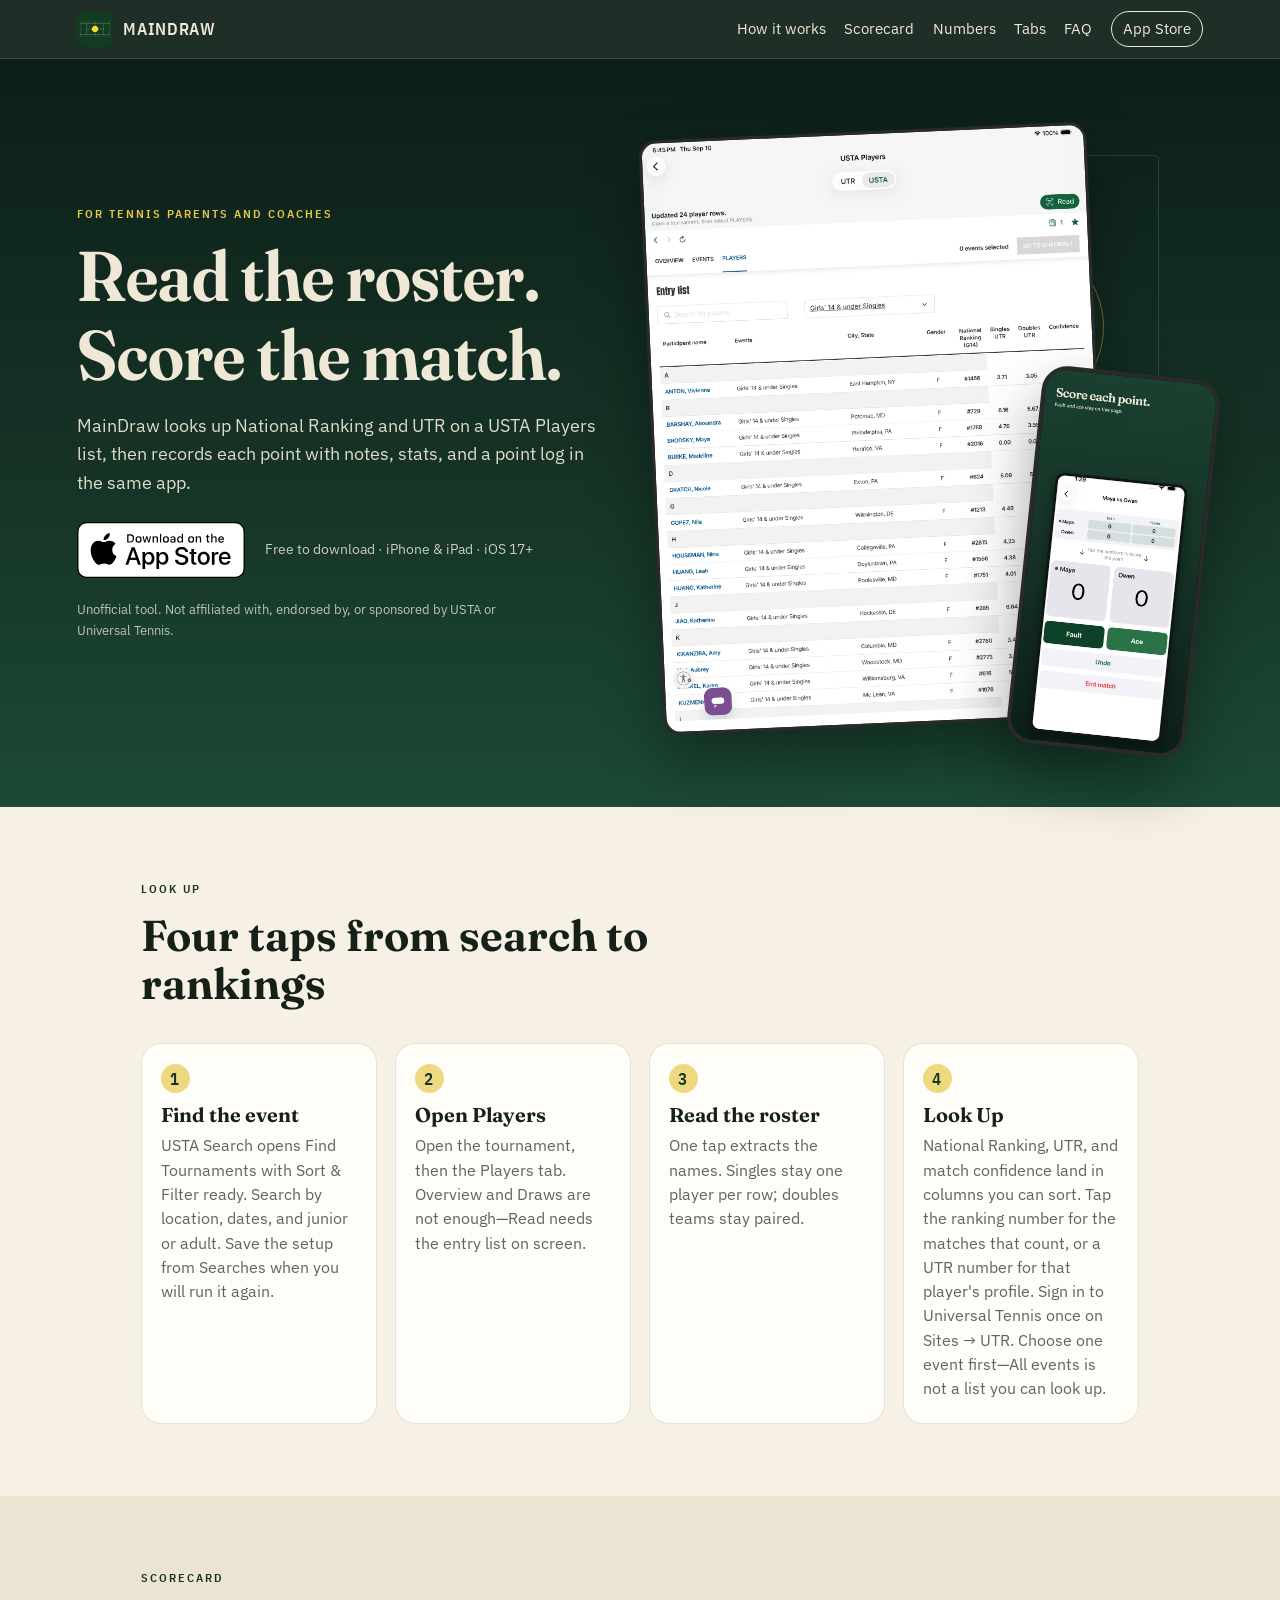
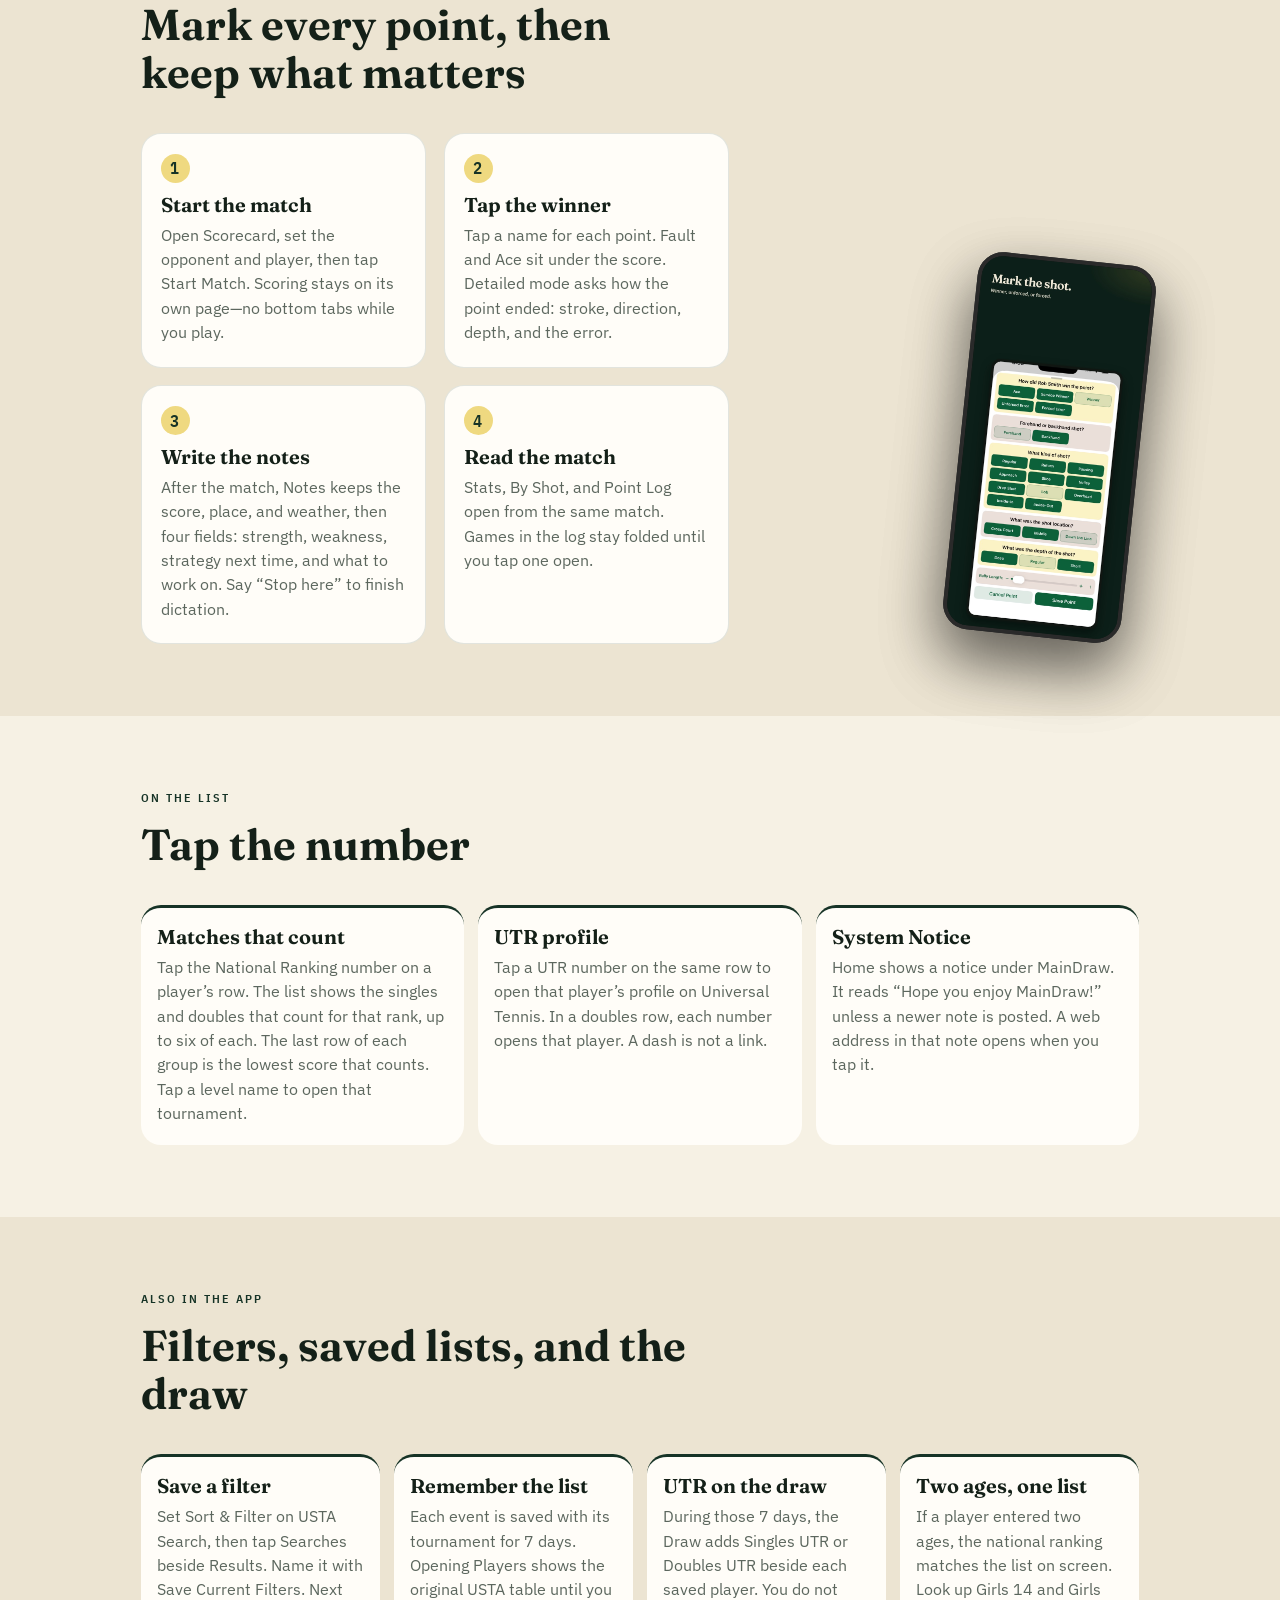
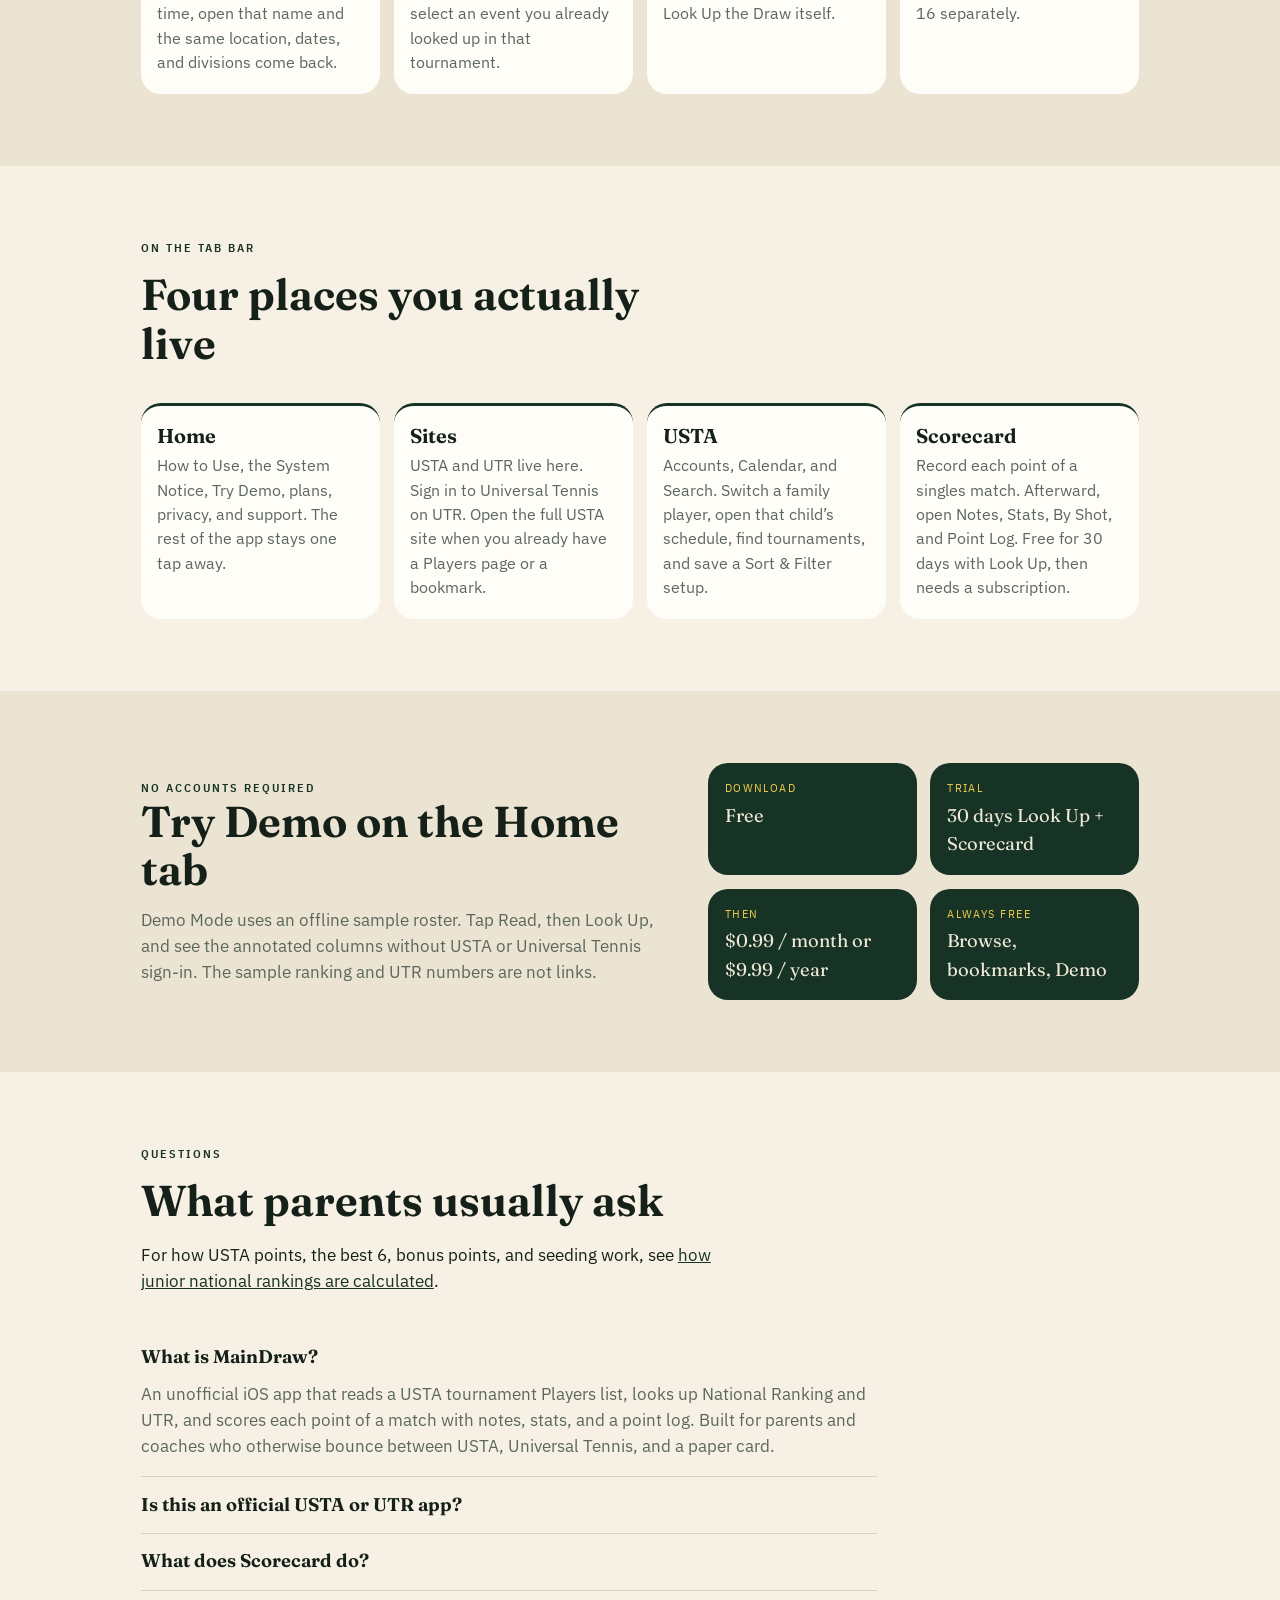
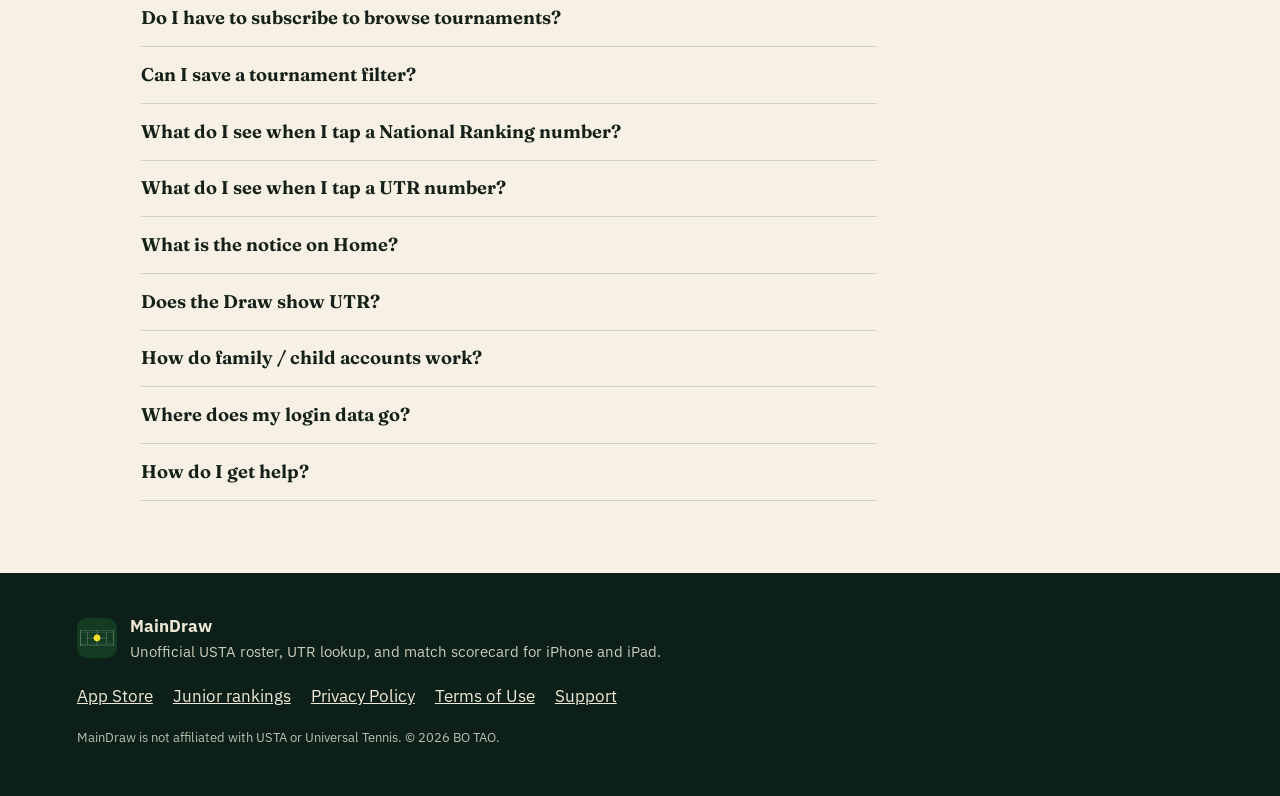
==== commit 47d3073a: "Publish Scorecard on the MainDraw landing without dropping the live pages. Co-authored-by: Cursor <c" ====
--- a/maindraw/index.html
+++ b/maindraw/index.html
@@ -4,7 +4,7 @@
   <meta charset="utf-8">
   <meta name="viewport" content="width=device-width, initial-scale=1">
   <title>MainDraw — USTA roster, UTR lookup, and match scorecard</title>
-  <meta name="description" content="MainDraw is an unofficial iOS app for tennis parents and coaches. Look up National Ranking and UTR on a USTA Players list, then score each point and keep notes after the match. 30 days free for new installs.">
+  <meta name="description" content="MainDraw is an unofficial iOS app for tennis parents and coaches. Look up National Ranking and UTR on a Players list, tap a ranking for the matches that count, and score each point with notes after the match. 30 days free for new installs.">
   <meta name="apple-itunes-app" content="app-id=6810411828">
   <link rel="canonical" href="https://vibecodingisfun.github.io/maindraw/">
   <link rel="icon" href="assets/icon.png" type="image/png">
@@ -34,7 +34,7 @@
         "downloadUrl": "https://apps.apple.com/us/app/maindraw/id6810411828",
         "installUrl": "https://apps.apple.com/us/app/maindraw/id6810411828",
         "image": "https://vibecodingisfun.github.io/maindraw/assets/icon.png",
-        "description": "Unofficial iOS tool that looks up National Ranking and UTR on a USTA Players list, shows UTR on the Draw, and records each point of a match with notes, stats, and a point log. Sign in with your own USTA and Universal Tennis accounts. Not affiliated with USTA or Universal Tennis.",
+        "description": "Unofficial iOS tool that looks up National Ranking and UTR on a USTA Players list, opens the matches that count for a ranking, opens a Universal Tennis profile from a UTR number, and records each point of a match with notes, stats, and a point log. Not affiliated with USTA or Universal Tennis.",
         "author": { "@type": "Person", "name": "BO TAO" },
         "offers": {
           "@type": "AggregateOffer",
@@ -68,7 +68,7 @@
             "name": "Do I need USTA and UTR accounts?",
             "acceptedAnswer": {
               "@type": "Answer",
-              "text": "Live Look Up uses your own Universal Tennis sign-in. Opening USTA pages and family schedules uses your USTA session. Browsing, bookmarks, Demo Mode, and browsing Scorecard stay available without a MainDraw subscription during the trial. Demo Mode uses an offline sample roster and needs no accounts."
+              "text": "Live Look Up uses your own Universal Tennis sign-in. Opening USTA pages and family schedules uses your USTA session. Browsing, bookmarks, and Demo Mode work without a MainDraw subscription. Demo Mode uses an offline sample roster and needs no accounts."
             }
           },
           {
@@ -76,7 +76,7 @@
             "name": "How does Look Up work?",
             "acceptedAnswer": {
               "@type": "Answer",
-              "text": "Open a tournament Players list, choose one event, tap Read, then tap Look Up. MainDraw annotates each player with National Ranking, UTR, and a match-confidence score in sortable columns. That event stays with the tournament for 7 days, and the Draw shows Singles or Doubles UTR beside each saved player. Session cookies stay on your device."
+              "text": "Open a tournament Players list, choose one event, tap Read, then tap Look Up. MainDraw annotates each player with National Ranking, UTR, and a match-confidence score in sortable columns. Tap the National Ranking number to see the singles and doubles that count, up to six of each. Tap a UTR number to open that player's Universal Tennis profile. A dash is not a link."
             }
           },
           {
@@ -113,10 +113,34 @@
           },
           {
             "@type": "Question",
+            "name": "What do I see when I tap a National Ranking number?",
+            "acceptedAnswer": {
+              "@type": "Answer",
+              "text": "The list shows the singles and doubles that count for that rank, up to six of each. The last row of each group is the lowest score that counts. Tap a level name to open that tournament. Sample numbers in Demo Mode are not links."
+            }
+          },
+          {
+            "@type": "Question",
+            "name": "What do I see when I tap a UTR number?",
+            "acceptedAnswer": {
+              "@type": "Answer",
+              "text": "That player's profile opens on Universal Tennis. In a doubles row, each number opens that player. A dash is not a link, and the sample numbers in Demo Mode are not links either."
+            }
+          },
+          {
+            "@type": "Question",
+            "name": "What is the notice on Home?",
+            "acceptedAnswer": {
+              "@type": "Answer",
+              "text": "Under MainDraw, System Notice reads Hope you enjoy MainDraw! unless a newer note is posted. A web address in that note opens when you tap it."
+            }
+          },
+          {
+            "@type": "Question",
             "name": "How much does MainDraw cost?",
             "acceptedAnswer": {
               "@type": "Answer",
-              "text": "MainDraw is free to download. New installs include 30 days of free Look Up and Scorecard. After the trial, Look Up and Scorecard need a subscription through Apple at $0.99 per month or $9.99 per year. Browsing USTA and UTR pages, bookmarks, and Demo Mode stay available without a subscription."
+              "text": "MainDraw is free to download. New installs include 30 days of free Look Up and Scorecard. After the trial, Look Up and Scorecard are $0.99 per month or $9.99 per year through Apple. Browsing USTA and UTR pages, bookmarks, and Demo Mode stay available without a subscription."
             }
           }
         ]
@@ -136,7 +160,7 @@
     <nav>
       <a href="#how">How it works</a>
       <a href="#score">Scorecard</a>
-      <a href="#also">Also</a>
+      <a href="#ranks">Numbers</a>
       <a href="#tabs">Tabs</a>
       <a href="#faq">FAQ</a>
       <a class="nav-cta" href="https://apps.apple.com/us/app/maindraw/id6810411828">App Store</a>
@@ -199,7 +223,7 @@
         <li>
           <span class="seed">4</span>
           <h3>Look Up</h3>
-          <p>National Ranking, UTR, and match confidence land in columns you can sort. Sign in to Universal Tennis once on Sites → UTR. Choose one event first—All events is not a list you can look up.</p>
+          <p>National Ranking, UTR, and match confidence land in columns you can sort. Tap the ranking number for the matches that count, or a UTR number for that player's profile. Sign in to Universal Tennis once on Sites → UTR. Choose one event first—All events is not a list you can look up.</p>
         </li>
       </ol>
     </section>
@@ -219,7 +243,7 @@
           <li>
             <span class="seed">2</span>
             <h3>Tap the winner</h3>
-            <p>Tap a name for each point. Fault and Ace sit under the score. Detailed mode asks how the point ended: stroke, direction, depth, and the miss.</p>
+            <p>Tap a name for each point. Fault and Ace sit under the score. Detailed mode asks how the point ended: stroke, direction, depth, and the error.</p>
           </li>
           <li>
             <span class="seed">3</span>
@@ -243,7 +267,28 @@
       </div>
     </section>
 
-    <section class="band" id="also">
+    <section class="band" id="ranks">
+      <header class="section-head">
+        <p class="eyebrow">On the list</p>
+        <h2>Tap the number</h2>
+      </header>
+      <ul class="tabs">
+        <li>
+          <h3>Matches that count</h3>
+          <p>Tap the National Ranking number on a player’s row. The list shows the singles and doubles that count for that rank, up to six of each. The last row of each group is the lowest score that counts. Tap a level name to open that tournament.</p>
+        </li>
+        <li>
+          <h3>UTR profile</h3>
+          <p>Tap a UTR number on the same row to open that player’s profile on Universal Tennis. In a doubles row, each number opens that player. A dash is not a link.</p>
+        </li>
+        <li>
+          <h3>System Notice</h3>
+          <p>Home shows a notice under MainDraw. It reads “Hope you enjoy MainDraw!” unless a newer note is posted. A web address in that note opens when you tap it.</p>
+        </li>
+      </ul>
+    </section>
+
+    <section class="band alt" id="also">
       <header class="section-head">
         <p class="eyebrow">Also in the app</p>
         <h2>Filters, saved lists, and the draw</h2>
@@ -268,7 +313,7 @@
       </ul>
     </section>
 
-    <section class="band alt" id="tabs">
+    <section class="band" id="tabs">
       <header class="section-head">
         <p class="eyebrow">On the tab bar</p>
         <h2>Four places you actually live</h2>
@@ -276,7 +321,7 @@
       <ul class="tabs">
         <li>
           <h3>Home</h3>
-          <p>How to Use, Try Demo, plans, privacy, and support. The rest of the app stays one tap away.</p>
+          <p>How to Use, the System Notice, Try Demo, plans, privacy, and support. The rest of the app stays one tap away.</p>
         </li>
         <li>
           <h3>Sites</h3>
@@ -293,7 +338,7 @@
       </ul>
     </section>
 
-    <section class="band" id="try">
+    <section class="band alt" id="try">
       <div class="split">
         <div>
           <p class="eyebrow">No accounts required</p>
@@ -301,8 +346,7 @@
           <p>
             Demo Mode uses an offline sample roster. Tap Read, then Look Up,
             and see the annotated columns without USTA or Universal Tennis
-            sign-in. Scorecard stays on its own tab when you want to practice
-            marking a match.
+            sign-in. The sample ranking and UTR numbers are not links.
           </p>
         </div>
         <dl class="price">
@@ -326,10 +370,11 @@
       </div>
     </section>
 
-    <section class="band alt" id="faq">
+    <section class="band" id="faq">
       <header class="section-head">
         <p class="eyebrow">Questions</p>
         <h2>What parents usually ask</h2>
+        <p>For how USTA points, the best 6, bonus points, and seeding work, see <a href="usta-junior-rankings.html">how junior national rankings are calculated</a>.</p>
       </header>
       <div class="faq">
         <details open>
@@ -351,6 +396,18 @@
         <details>
           <summary>Can I save a tournament filter?</summary>
           <p>Yes. On the USTA tab, open Search, set location, dates, and the other filters, then tap Searches beside Results and Save Current Filters. Give it a name. Opening that name later fills Sort &amp; Filter again. Use Manage Saved Searches to rename, reorder, or delete one.</p>
+        </details>
+        <details>
+          <summary>What do I see when I tap a National Ranking number?</summary>
+          <p>The singles and doubles that count for that rank, up to six of each. The last row of each group is the lowest score that counts. Tap a level name to open that tournament. Sample numbers in Demo Mode are not links.</p>
+        </details>
+        <details>
+          <summary>What do I see when I tap a UTR number?</summary>
+          <p>That player’s profile opens on Universal Tennis. In a doubles row, each number opens that player. A dash is not a link, and the sample numbers in Demo Mode are not links either.</p>
+        </details>
+        <details>
+          <summary>What is the notice on Home?</summary>
+          <p>Under MainDraw, System Notice reads “Hope you enjoy MainDraw!” unless a newer note is posted. A web address in that note opens when you tap it.</p>
         </details>
         <details>
           <summary>Does the Draw show UTR?</summary>
@@ -382,6 +439,7 @@
     </div>
     <ul>
       <li><a href="https://apps.apple.com/us/app/maindraw/id6810411828">App Store</a></li>
+      <li><a href="usta-junior-rankings.html">Junior rankings</a></li>
       <li><a href="https://vibecodingisfun.github.io/maindraw_privacy/">Privacy Policy</a></li>
       <li><a href="https://www.apple.com/legal/internet-services/itunes/dev/stdeula/">Terms of Use</a></li>
       <li><a href="mailto:taobo2000@gmail.com">Support</a></li>
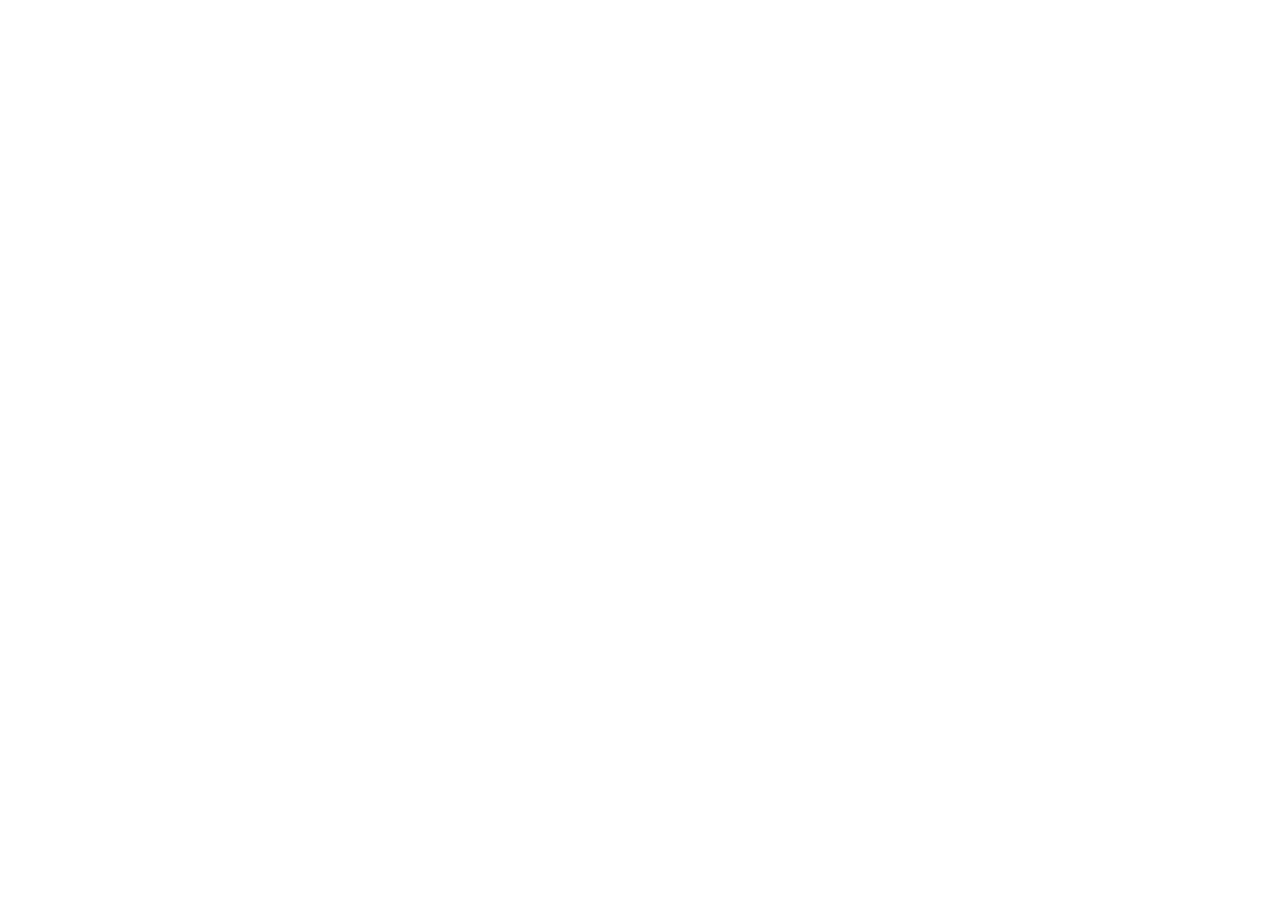
==== commit d72698e4: "MainDraw landing page moved to tennisintelligence.org/maindraw/ (canonical + refresh)" ====
--- a/maindraw/index.html
+++ b/maindraw/index.html
@@ -3,451 +3,16 @@
 <head>
   <meta charset="utf-8">
   <meta name="viewport" content="width=device-width, initial-scale=1">
-  <title>MainDraw — USTA roster, UTR lookup, and match scorecard</title>
-  <meta name="description" content="MainDraw is an unofficial iOS app for tennis parents and coaches. Look up National Ranking and UTR on a Players list, tap a ranking for the matches that count, and score each point with notes after the match. 30 days free for new installs.">
-  <meta name="apple-itunes-app" content="app-id=6810411828">
-  <link rel="canonical" href="https://vibecodingisfun.github.io/maindraw/">
-  <link rel="icon" href="assets/icon.png" type="image/png">
-
-  <meta property="og:type" content="website">
-  <meta property="og:title" content="MainDraw — roster lookup and match scorecard">
-  <meta property="og:description" content="Look up National Ranking and UTR on a USTA Players list, then score the match and keep notes in the same app.">
-  <meta property="og:url" content="https://vibecodingisfun.github.io/maindraw/">
-  <meta property="og:image" content="https://vibecodingisfun.github.io/maindraw/assets/roster.jpg">
-  <meta name="twitter:card" content="summary_large_image">
-
-  <link rel="preconnect" href="https://fonts.googleapis.com">
-  <link rel="preconnect" href="https://fonts.gstatic.com" crossorigin>
-  <link href="https://fonts.googleapis.com/css2?family=Fraunces:opsz,wght@9..144,500;9..144,650;9..144,800&family=IBM+Plex+Sans:wght@400;500;600&family=IBM+Plex+Sans+Condensed:wght@500;600&display=swap" rel="stylesheet">
-  <link rel="stylesheet" href="styles.css">
-
-  <script type="application/ld+json">
-  {
-    "@context": "https://schema.org",
-    "@graph": [
-      {
-        "@type": "SoftwareApplication",
-        "name": "MainDraw",
-        "url": "https://vibecodingisfun.github.io/maindraw/",
-        "applicationCategory": "SportsApplication",
-        "operatingSystem": "iOS 17",
-        "downloadUrl": "https://apps.apple.com/us/app/maindraw/id6810411828",
-        "installUrl": "https://apps.apple.com/us/app/maindraw/id6810411828",
-        "image": "https://vibecodingisfun.github.io/maindraw/assets/icon.png",
-        "description": "Unofficial iOS tool that looks up National Ranking and UTR on a USTA Players list, opens the matches that count for a ranking, opens a Universal Tennis profile from a UTR number, and records each point of a match with notes, stats, and a point log. Not affiliated with USTA or Universal Tennis.",
-        "author": { "@type": "Person", "name": "BO TAO" },
-        "offers": {
-          "@type": "AggregateOffer",
-          "lowPrice": "0",
-          "highPrice": "9.99",
-          "priceCurrency": "USD",
-          "offerCount": "3"
-        }
-      },
-      {
-        "@type": "FAQPage",
-        "mainEntity": [
-          {
-            "@type": "Question",
-            "name": "What is MainDraw?",
-            "acceptedAnswer": {
-              "@type": "Answer",
-              "text": "MainDraw is an unofficial iOS app for tennis parents and coaches. It reads a USTA tournament Players list, looks up National Ranking and UTR, and scores each point of a match with notes, stats, and a point log."
-            }
-          },
-          {
-            "@type": "Question",
-            "name": "Is MainDraw affiliated with USTA or Universal Tennis?",
-            "acceptedAnswer": {
-              "@type": "Answer",
-              "text": "No. MainDraw is an unofficial tool. It is not affiliated with, endorsed by, or sponsored by USTA or Universal Tennis. You use your own accounts and must follow their terms."
-            }
-          },
-          {
-            "@type": "Question",
-            "name": "Do I need USTA and UTR accounts?",
-            "acceptedAnswer": {
-              "@type": "Answer",
-              "text": "Live Look Up uses your own Universal Tennis sign-in. Opening USTA pages and family schedules uses your USTA session. Browsing, bookmarks, and Demo Mode work without a MainDraw subscription. Demo Mode uses an offline sample roster and needs no accounts."
-            }
-          },
-          {
-            "@type": "Question",
-            "name": "How does Look Up work?",
-            "acceptedAnswer": {
-              "@type": "Answer",
-              "text": "Open a tournament Players list, choose one event, tap Read, then tap Look Up. MainDraw annotates each player with National Ranking, UTR, and a match-confidence score in sortable columns. Tap the National Ranking number to see the singles and doubles that count, up to six of each. Tap a UTR number to open that player's Universal Tennis profile. A dash is not a link."
-            }
-          },
-          {
-            "@type": "Question",
-            "name": "What does Scorecard do?",
-            "acceptedAnswer": {
-              "@type": "Answer",
-              "text": "Scorecard records each point of a singles match on its own scoring page. Tap a name for the point, or use Fault and Ace. After the match, open Notes, Stats, By Shot, and Point Log. Notes keep the score, place, weather, and four reflection fields. You can dictate into a note and say Stop here to finish."
-            }
-          },
-          {
-            "@type": "Question",
-            "name": "Can I save a tournament filter?",
-            "acceptedAnswer": {
-              "@type": "Answer",
-              "text": "Yes. On the USTA tab, open Search, set Sort & Filter, tap Searches beside Results, then Save Current Filters and name it. Opening that name later restores the same location, dates, and divisions. A saved search is the filter setup, not one tournament page."
-            }
-          },
-          {
-            "@type": "Question",
-            "name": "Does the Draw show UTR?",
-            "acceptedAnswer": {
-              "@type": "Answer",
-              "text": "After Look Up on a Players list, MainDraw keeps that event with the tournament for 7 days. During that time the Draw adds Singles UTR or Doubles UTR beside each saved player. You do not Look Up the Draw itself. If a player entered two ages, the national ranking matches the list on screen."
-            }
-          },
-          {
-            "@type": "Question",
-            "name": "Can I see a child’s USTA schedule?",
-            "acceptedAnswer": {
-              "@type": "Answer",
-              "text": "Yes. On the USTA tab, Accounts switches family players the way Switch Accounts works in the USTA Tennis app, then opens that player’s Upcoming and Completed schedule. From there you can open a tournament, go to Players, and run Read and Look Up."
-            }
-          },
-          {
-            "@type": "Question",
-            "name": "What do I see when I tap a National Ranking number?",
-            "acceptedAnswer": {
-              "@type": "Answer",
-              "text": "The list shows the singles and doubles that count for that rank, up to six of each. The last row of each group is the lowest score that counts. Tap a level name to open that tournament. Sample numbers in Demo Mode are not links."
-            }
-          },
-          {
-            "@type": "Question",
-            "name": "What do I see when I tap a UTR number?",
-            "acceptedAnswer": {
-              "@type": "Answer",
-              "text": "That player's profile opens on Universal Tennis. In a doubles row, each number opens that player. A dash is not a link, and the sample numbers in Demo Mode are not links either."
-            }
-          },
-          {
-            "@type": "Question",
-            "name": "What is the notice on Home?",
-            "acceptedAnswer": {
-              "@type": "Answer",
-              "text": "Under MainDraw, System Notice reads Hope you enjoy MainDraw! unless a newer note is posted. A web address in that note opens when you tap it."
-            }
-          },
-          {
-            "@type": "Question",
-            "name": "How much does MainDraw cost?",
-            "acceptedAnswer": {
-              "@type": "Answer",
-              "text": "MainDraw is free to download. New installs include 30 days of free Look Up and Scorecard. After the trial, Look Up and Scorecard are $0.99 per month or $9.99 per year through Apple. Browsing USTA and UTR pages, bookmarks, and Demo Mode stay available without a subscription."
-            }
-          }
-        ]
-      }
-    ]
-  }
-  </script>
+  <title>MainDraw has moved</title>
+  <link rel="canonical" href="https://tennisintelligence.org/maindraw/">
+  <meta http-equiv="refresh" content="0; url=https://tennisintelligence.org/maindraw/">
+  <style>
+    body { margin: 0; padding: 48px 16px; font: 17px/1.5 -apple-system, BlinkMacSystemFont, "Segoe UI", sans-serif; background: #f6f1e4; color: #142018; text-align: center; }
+    a { color: #163326; }
+    @media (prefers-color-scheme: dark) { body { background: #0c1f18; color: #efe8d6; } a { color: #e8c84a; } }
+  </style>
 </head>
 <body>
-  <a class="skip" href="#main">Skip to content</a>
-
-  <header class="nav">
-    <a class="brand" href="#top">
-      <img src="assets/icon.png" width="36" height="36" alt="">
-      <span>MainDraw</span>
-    </a>
-    <nav>
-      <a href="#how">How it works</a>
-      <a href="#score">Scorecard</a>
-      <a href="#ranks">Numbers</a>
-      <a href="#tabs">Tabs</a>
-      <a href="#faq">FAQ</a>
-      <a class="nav-cta" href="https://apps.apple.com/us/app/maindraw/id6810411828">App Store</a>
-    </nav>
-  </header>
-
-  <main id="main">
-    <section class="hero" id="top">
-      <div class="hero-copy">
-        <p class="eyebrow">For tennis parents and coaches</p>
-        <h1>Read the roster.<br>Score the match.</h1>
-        <p class="lede">
-          MainDraw looks up National Ranking and UTR on a USTA Players list,
-          then records each point with notes, stats, and a point log in the
-          same app.
-        </p>
-        <div class="cta-row">
-          <a class="store-badge" href="https://apps.apple.com/us/app/maindraw/id6810411828">
-            <img src="assets/app-store-badge-white.svg" width="168" height="56" alt="Download on the App Store">
-          </a>
-          <p class="cta-note">Free to download · iPhone &amp; iPad · iOS 17+</p>
-        </div>
-        <p class="disclaimer">
-          Unofficial tool. Not affiliated with, endorsed by, or sponsored by
-          USTA or Universal Tennis.
-        </p>
-      </div>
-
-      <div class="hero-stage" aria-hidden="false">
-        <figure class="device tablet">
-          <img src="assets/roster.jpg" width="800" height="1066" alt="USTA Players list annotated with National Ranking, singles UTR, doubles UTR, and match confidence">
-        </figure>
-        <figure class="device phone">
-          <img src="assets/score.jpg" width="320" height="692" alt="Scorecard live scoring page with player pads, Fault, and Ace">
-        </figure>
-      </div>
-    </section>
-
-    <section class="band" id="how">
-      <header class="section-head">
-        <p class="eyebrow">Look Up</p>
-        <h2>Four taps from search to rankings</h2>
-      </header>
-      <ol class="draw">
-        <li>
-          <span class="seed">1</span>
-          <h3>Find the event</h3>
-          <p>USTA Search opens Find Tournaments with Sort &amp; Filter ready. Search by location, dates, and junior or adult. Save the setup from Searches when you will run it again.</p>
-        </li>
-        <li>
-          <span class="seed">2</span>
-          <h3>Open Players</h3>
-          <p>Open the tournament, then the Players tab. Overview and Draws are not enough—Read needs the entry list on screen.</p>
-        </li>
-        <li>
-          <span class="seed">3</span>
-          <h3>Read the roster</h3>
-          <p>One tap extracts the names. Singles stay one player per row; doubles teams stay paired.</p>
-        </li>
-        <li>
-          <span class="seed">4</span>
-          <h3>Look Up</h3>
-          <p>National Ranking, UTR, and match confidence land in columns you can sort. Tap the ranking number for the matches that count, or a UTR number for that player's profile. Sign in to Universal Tennis once on Sites → UTR. Choose one event first—All events is not a list you can look up.</p>
-        </li>
-      </ol>
-    </section>
-
-    <section class="band alt" id="score">
-      <header class="section-head">
-        <p class="eyebrow">Scorecard</p>
-        <h2>Mark every point, then keep what matters</h2>
-      </header>
-      <div class="score-split">
-        <ol class="draw score-steps">
-          <li>
-            <span class="seed">1</span>
-            <h3>Start the match</h3>
-            <p>Open Scorecard, set the opponent and player, then tap Start Match. Scoring stays on its own page—no bottom tabs while you play.</p>
-          </li>
-          <li>
-            <span class="seed">2</span>
-            <h3>Tap the winner</h3>
-            <p>Tap a name for each point. Fault and Ace sit under the score. Detailed mode asks how the point ended: stroke, direction, depth, and the error.</p>
-          </li>
-          <li>
-            <span class="seed">3</span>
-            <h3>Write the notes</h3>
-            <p>After the match, Notes keeps the score, place, and weather, then four fields: strength, weakness, strategy next time, and what to work on. Say “Stop here” to finish dictation.</p>
-          </li>
-          <li>
-            <span class="seed">4</span>
-            <h3>Read the match</h3>
-            <p>Stats, By Shot, and Point Log open from the same match. Games in the log stay folded until you tap one open.</p>
-          </li>
-        </ol>
-        <div class="score-phones" aria-hidden="false">
-          <figure class="device phone score-phone">
-            <img src="assets/point.jpg" width="320" height="692" alt="Point sheet for marking stroke, direction, and point result">
-          </figure>
-          <figure class="device phone score-phone score-phone-back">
-            <img src="assets/notes.jpg" width="320" height="692" alt="Match notes with score, weather, and reflection fields">
-          </figure>
-        </div>
-      </div>
-    </section>
-
-    <section class="band" id="ranks">
-      <header class="section-head">
-        <p class="eyebrow">On the list</p>
-        <h2>Tap the number</h2>
-      </header>
-      <ul class="tabs">
-        <li>
-          <h3>Matches that count</h3>
-          <p>Tap the National Ranking number on a player’s row. The list shows the singles and doubles that count for that rank, up to six of each. The last row of each group is the lowest score that counts. Tap a level name to open that tournament.</p>
-        </li>
-        <li>
-          <h3>UTR profile</h3>
-          <p>Tap a UTR number on the same row to open that player’s profile on Universal Tennis. In a doubles row, each number opens that player. A dash is not a link.</p>
-        </li>
-        <li>
-          <h3>System Notice</h3>
-          <p>Home shows a notice under MainDraw. It reads “Hope you enjoy MainDraw!” unless a newer note is posted. A web address in that note opens when you tap it.</p>
-        </li>
-      </ul>
-    </section>
-
-    <section class="band alt" id="also">
-      <header class="section-head">
-        <p class="eyebrow">Also in the app</p>
-        <h2>Filters, saved lists, and the draw</h2>
-      </header>
-      <ul class="tabs">
-        <li>
-          <h3>Save a filter</h3>
-          <p>Set Sort &amp; Filter on USTA Search, then tap Searches beside Results. Name it with Save Current Filters. Next time, open that name and the same location, dates, and divisions come back.</p>
-        </li>
-        <li>
-          <h3>Remember the list</h3>
-          <p>Each event is saved with its tournament for 7 days. Opening Players shows the original USTA table until you select an event you already looked up in that tournament.</p>
-        </li>
-        <li>
-          <h3>UTR on the draw</h3>
-          <p>During those 7 days, the Draw adds Singles UTR or Doubles UTR beside each saved player. You do not Look Up the Draw itself.</p>
-        </li>
-        <li>
-          <h3>Two ages, one list</h3>
-          <p>If a player entered two ages, the national ranking matches the list on screen. Look up Girls 14 and Girls 16 separately.</p>
-        </li>
-      </ul>
-    </section>
-
-    <section class="band" id="tabs">
-      <header class="section-head">
-        <p class="eyebrow">On the tab bar</p>
-        <h2>Four places you actually live</h2>
-      </header>
-      <ul class="tabs">
-        <li>
-          <h3>Home</h3>
-          <p>How to Use, the System Notice, Try Demo, plans, privacy, and support. The rest of the app stays one tap away.</p>
-        </li>
-        <li>
-          <h3>Sites</h3>
-          <p>USTA and UTR live here. Sign in to Universal Tennis on UTR. Open the full USTA site when you already have a Players page or a bookmark.</p>
-        </li>
-        <li>
-          <h3>USTA</h3>
-          <p>Accounts, Calendar, and Search. Switch a family player, open that child’s schedule, find tournaments, and save a Sort &amp; Filter setup.</p>
-        </li>
-        <li>
-          <h3>Scorecard</h3>
-          <p>Record each point of a singles match. Afterward, open Notes, Stats, By Shot, and Point Log. Free for 30 days with Look Up, then needs a subscription.</p>
-        </li>
-      </ul>
-    </section>
-
-    <section class="band alt" id="try">
-      <div class="split">
-        <div>
-          <p class="eyebrow">No accounts required</p>
-          <h2>Try Demo on the Home tab</h2>
-          <p>
-            Demo Mode uses an offline sample roster. Tap Read, then Look Up,
-            and see the annotated columns without USTA or Universal Tennis
-            sign-in. The sample ranking and UTR numbers are not links.
-          </p>
-        </div>
-        <dl class="price">
-          <div>
-            <dt>Download</dt>
-            <dd>Free</dd>
-          </div>
-          <div>
-            <dt>Trial</dt>
-            <dd>30 days Look Up + Scorecard</dd>
-          </div>
-          <div>
-            <dt>Then</dt>
-            <dd>$0.99 / month or $9.99 / year</dd>
-          </div>
-          <div>
-            <dt>Always free</dt>
-            <dd>Browse, bookmarks, Demo</dd>
-          </div>
-        </dl>
-      </div>
-    </section>
-
-    <section class="band" id="faq">
-      <header class="section-head">
-        <p class="eyebrow">Questions</p>
-        <h2>What parents usually ask</h2>
-        <p>For how USTA points, the best 6, bonus points, and seeding work, see <a href="usta-junior-rankings.html">how junior national rankings are calculated</a>.</p>
-      </header>
-      <div class="faq">
-        <details open>
-          <summary>What is MainDraw?</summary>
-          <p>An unofficial iOS app that reads a USTA tournament Players list, looks up National Ranking and UTR, and scores each point of a match with notes, stats, and a point log. Built for parents and coaches who otherwise bounce between USTA, Universal Tennis, and a paper card.</p>
-        </details>
-        <details>
-          <summary>Is this an official USTA or UTR app?</summary>
-          <p>No. MainDraw is not affiliated with, endorsed by, or sponsored by USTA or Universal Tennis. You use your own accounts and are responsible for following their terms.</p>
-        </details>
-        <details>
-          <summary>What does Scorecard do?</summary>
-          <p>Scorecard records each point of a singles match on its own scoring page. Tap a name for the point, or use Fault and Ace. After the match, open Notes, Stats, By Shot, and Point Log. Notes keep the score, place, weather, and four reflection fields. You can dictate into a note and say “Stop here” to finish.</p>
-        </details>
-        <details>
-          <summary>Do I have to subscribe to browse tournaments?</summary>
-          <p>No. Browsing USTA and UTR pages, bookmarks, and Demo Mode stay available without a subscription. Look Up and Scorecard are free for 30 days after a new install, then need a monthly or yearly plan through Apple.</p>
-        </details>
-        <details>
-          <summary>Can I save a tournament filter?</summary>
-          <p>Yes. On the USTA tab, open Search, set location, dates, and the other filters, then tap Searches beside Results and Save Current Filters. Give it a name. Opening that name later fills Sort &amp; Filter again. Use Manage Saved Searches to rename, reorder, or delete one.</p>
-        </details>
-        <details>
-          <summary>What do I see when I tap a National Ranking number?</summary>
-          <p>The singles and doubles that count for that rank, up to six of each. The last row of each group is the lowest score that counts. Tap a level name to open that tournament. Sample numbers in Demo Mode are not links.</p>
-        </details>
-        <details>
-          <summary>What do I see when I tap a UTR number?</summary>
-          <p>That player’s profile opens on Universal Tennis. In a doubles row, each number opens that player. A dash is not a link, and the sample numbers in Demo Mode are not links either.</p>
-        </details>
-        <details>
-          <summary>What is the notice on Home?</summary>
-          <p>Under MainDraw, System Notice reads “Hope you enjoy MainDraw!” unless a newer note is posted. A web address in that note opens when you tap it.</p>
-        </details>
-        <details>
-          <summary>Does the Draw show UTR?</summary>
-          <p>After Look Up on a Players list, that event stays with the tournament for 7 days. The Draw then shows Singles UTR or Doubles UTR beside each saved player. You do not run Look Up on the Draw. If a player entered two ages, the ranking matches the list you are viewing.</p>
-        </details>
-        <details>
-          <summary>How do family / child accounts work?</summary>
-          <p>Sign in as the parent on USTA → Accounts, pick a child, and MainDraw opens that player’s Upcoming and Completed schedule. From a tournament, open Players, then Read and Look Up—the same flow as USTA in Sites.</p>
-        </details>
-        <details>
-          <summary>Where does my login data go?</summary>
-          <p>USTA and Universal Tennis session cookies stay on your device. MainDraw does not operate its own user accounts or upload those sessions to a MainDraw server. Look Up calls those services directly from the phone. Scorecard matches stay on this iPhone. See the <a href="https://vibecodingisfun.github.io/maindraw_privacy/">privacy policy</a>.</p>
-        </details>
-        <details>
-          <summary>How do I get help?</summary>
-          <p>Email <a href="mailto:taobo2000@gmail.com">taobo2000@gmail.com</a>. Manage or cancel a subscription in iOS Settings → Apple ID → Subscriptions.</p>
-        </details>
-      </div>
-    </section>
-  </main>
-
-  <footer class="foot">
-    <div class="foot-brand">
-      <img src="assets/icon.png" width="40" height="40" alt="">
-      <div>
-        <strong>MainDraw</strong>
-        <p>Unofficial USTA roster, UTR lookup, and match scorecard for iPhone and iPad.</p>
-      </div>
-    </div>
-    <ul>
-      <li><a href="https://apps.apple.com/us/app/maindraw/id6810411828">App Store</a></li>
-      <li><a href="usta-junior-rankings.html">Junior rankings</a></li>
-      <li><a href="https://vibecodingisfun.github.io/maindraw_privacy/">Privacy Policy</a></li>
-      <li><a href="https://www.apple.com/legal/internet-services/itunes/dev/stdeula/">Terms of Use</a></li>
-      <li><a href="mailto:taobo2000@gmail.com">Support</a></li>
-    </ul>
-    <p class="fine">
-      MainDraw is not affiliated with USTA or Universal Tennis.
-      © 2026 BO TAO.
-    </p>
-  </footer>
+  <p>MainDraw's page has moved to <a href="https://tennisintelligence.org/maindraw/">tennisintelligence.org/maindraw</a>.</p>
 </body>
 </html>
